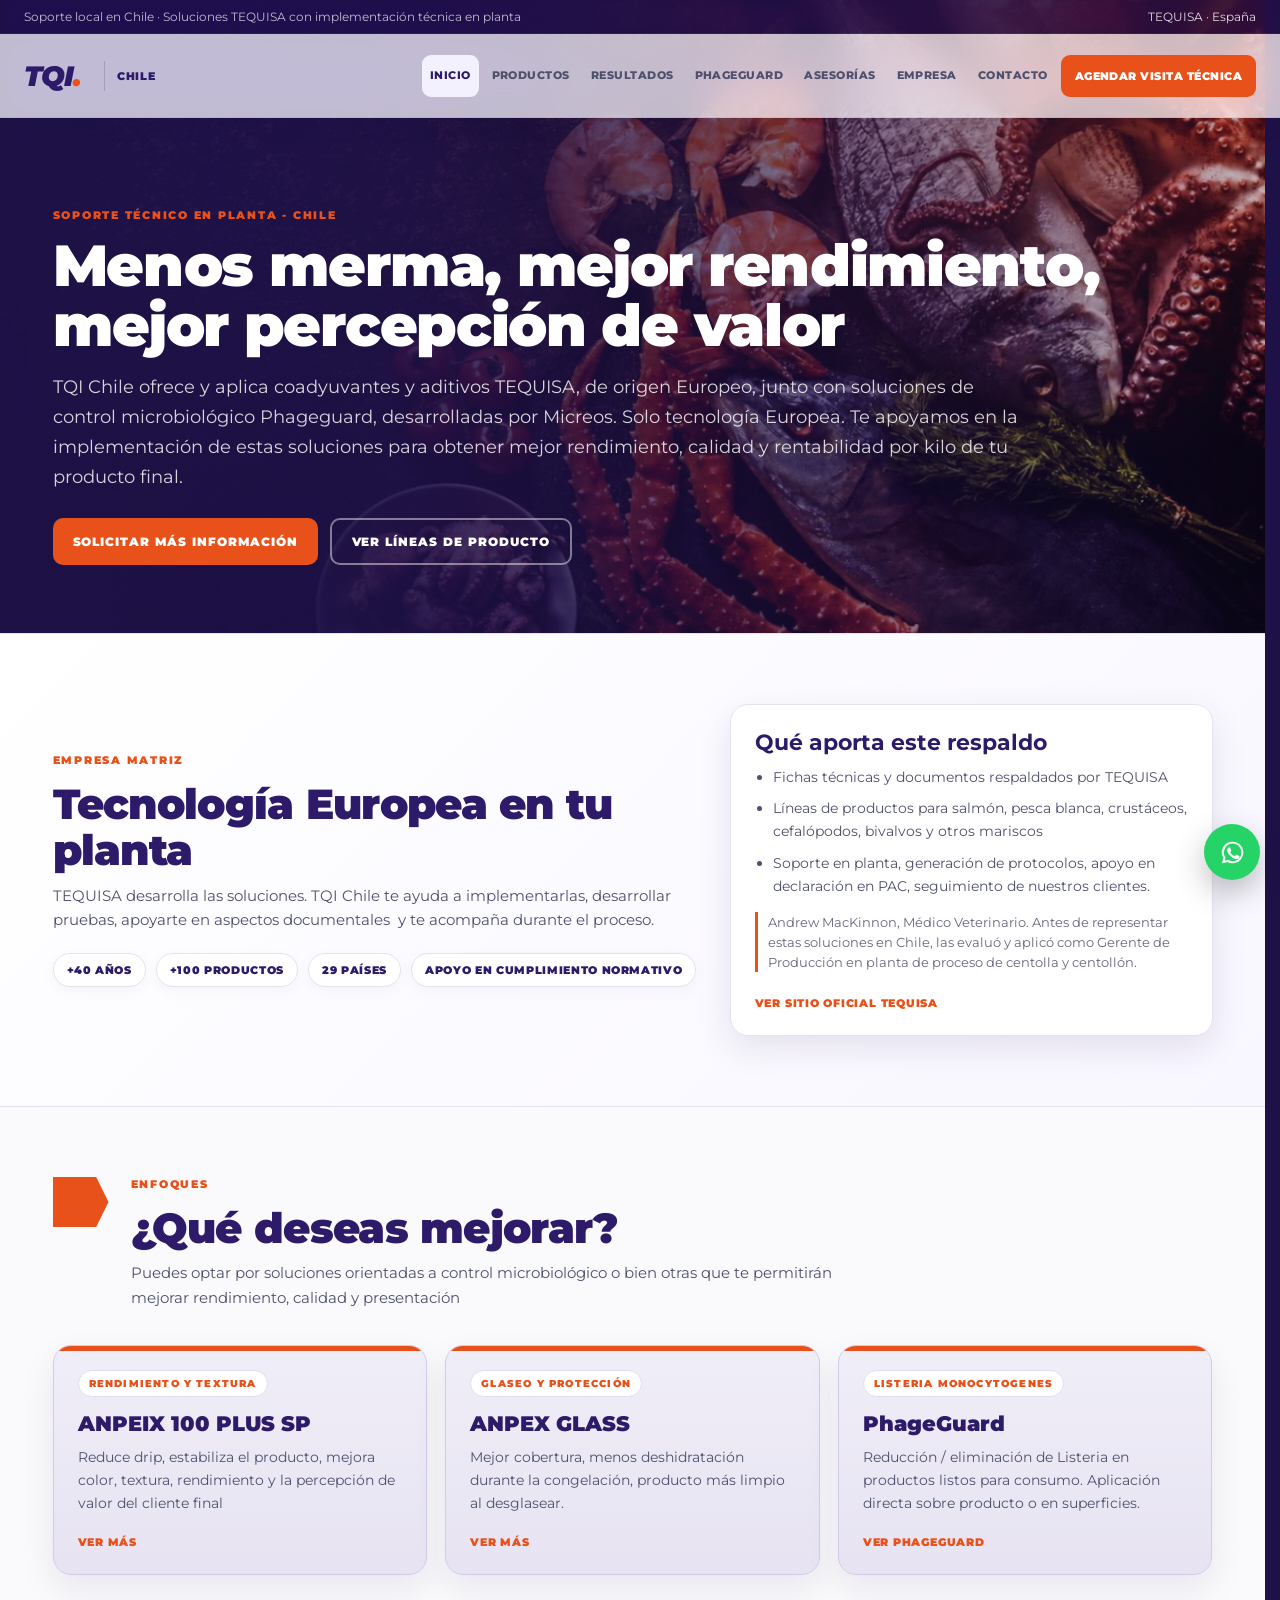
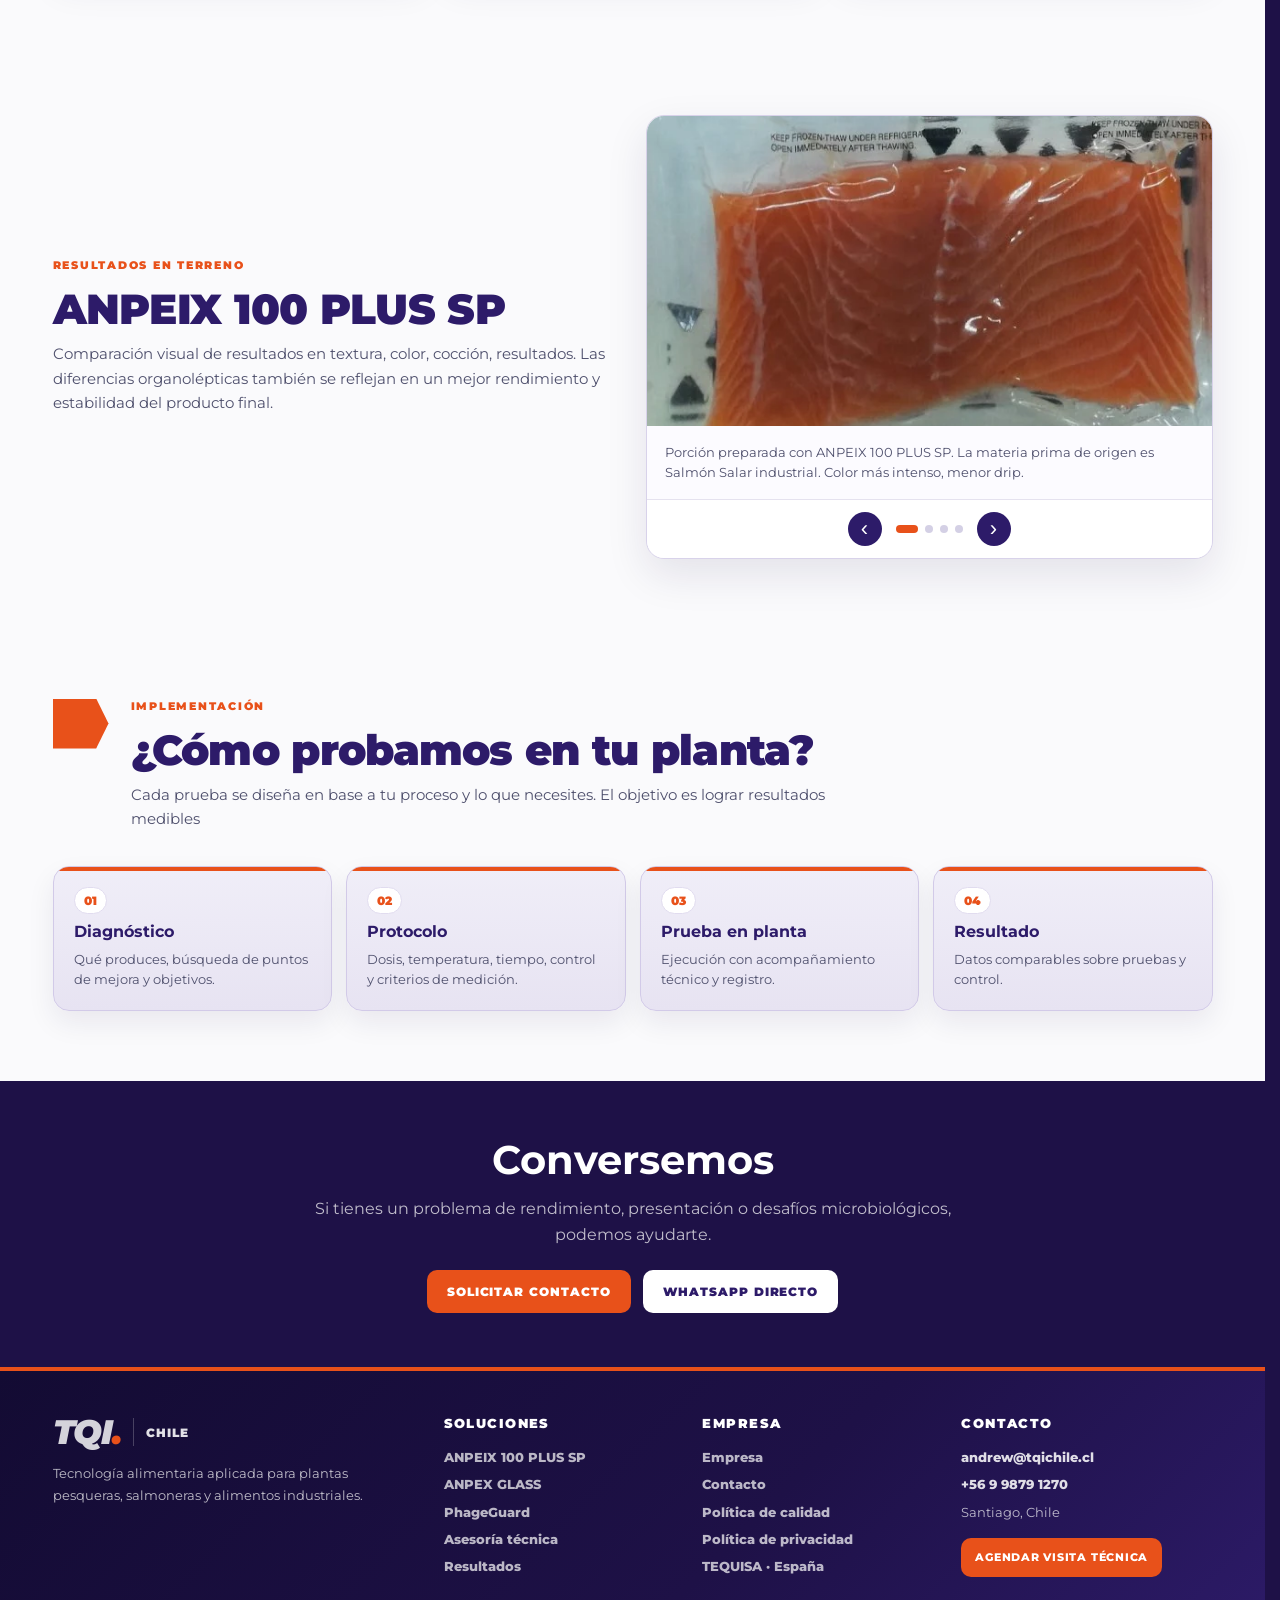
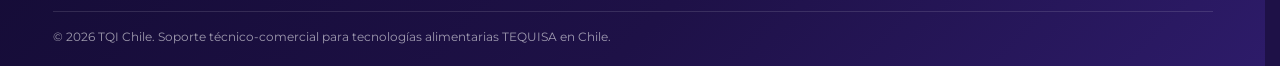
==== index.html @ 58a09506 "corrección tipeos" ====
<!DOCTYPE html><html lang="es"><head><meta charset="UTF-8"><meta name="viewport" content="width=device-width, initial-scale=1.0"><link rel="icon" type="image/svg+xml" href="assets/img/favicon.svg"><link rel="icon" type="image/png" sizes="32x32" href="assets/img/favicon-32.png"><link rel="icon" type="image/png" sizes="64x64" href="assets/img/favicon-64.png"><link rel="apple-touch-icon" sizes="180x180" href="assets/img/apple-touch-icon.png"><meta name="theme-color" content="#2D1B69"><title>TQI Chile — Tecnología alimentaria para plantas pesqueras y salmoneras</title><meta name="description" content="Soluciones TQI de TEQUISA, coadyuvantes tecnológicos, glaseo, mejora de rendimiento y control microbiológico con soporte técnico en plantas de proceso en Chile."><link rel="canonical" href="https://tqichile.cl/"><meta property="og:title" content="TQI Chile — Tecnología alimentaria para plantas pesqueras y salmoneras"><meta property="og:description" content="Soluciones TQI de TEQUISA, coadyuvantes tecnológicos, glaseo, mejora de rendimiento y control microbiológico con soporte técnico en plantas de proceso en Chile."><meta property="og:type" content="website"><meta property="og:url" content="https://tqichile.cl/"><meta property="og:image" content="https://tqichile.cl/assets/img/og-tqi-chile.png"><meta name="twitter:card" content="summary_large_image"><link rel="preconnect" href="https://fonts.googleapis.com"><link rel="preconnect" href="https://fonts.gstatic.com" crossorigin><link href="https://fonts.googleapis.com/css2?family=Montserrat:wght@400;500;600;700;800;900&display=swap" rel="stylesheet"><link rel="preload" as="style" href="https://fonts.googleapis.com/css2?family=Montserrat:wght@400;500;600;700;800;900&display=swap"><link rel="stylesheet" href="assets/css/styles.css"><style id="critical-flicker-fix">
html{background:#1E1147;color-scheme:light}
body{background:#FAFAFC;margin:0}
.topbar{position:fixed;top:0;left:0;right:0;z-index:1001;background:rgba(30,17,71,0.70);-webkit-backdrop-filter:saturate(180%) blur(14px);backdrop-filter:saturate(180%) blur(14px);height:34px}
.site-header{position:fixed;top:34px;left:0;right:0;z-index:1000;background:rgba(255,255,255,0.72);-webkit-backdrop-filter:saturate(180%) blur(16px);backdrop-filter:saturate(180%) blur(16px);height:84px;border-bottom:1px solid rgba(45,27,105,0.08)}
@media (max-width:1020px){.topbar{display:none}.site-header{top:0;height:78px}}
@media (max-width:720px){.site-header{height:76px}}
@view-transition{navigation:auto}
::view-transition-old(root),::view-transition-new(root){animation-duration:180ms;animation-timing-function:cubic-bezier(.2,.7,.3,1)}
</style><script type="application/ld+json">{"@context": "https://schema.org", "@type": "Organization", "name": "TQI Chile", "url": "https://tqichile.cl/", "email": "andrew@tqichile.cl", "areaServed": "CL", "description": "Soporte técnico local en Chile para coadyuvantes tecnológicos y soluciones de control microbiológico para plantas pesqueras y salmoneras.", "parentOrganization": {"@type": "Organization", "name": "TEQUISA - Técnicas Químicas Industriales S.A.", "url": "https://tequisa.com/"}}</script>
<script type="application/ld+json">{"@context": "https://schema.org", "@type": "WebSite", "name": "TQI Chile", "url": "https://tqichile.cl/", "inLanguage": "es"}</script><link rel="preload" as="image" href="assets/img/hero-centolla.webp" type="image/webp">
</head><body class="index-page">
<a class="skip-link" href="#contenido">Saltar al contenido</a>
<div class="topbar"><div class="container"><span>Soporte local en Chile · Soluciones TEQUISA con implementación técnica en planta</span><a href="https://tequisa.com/" target="_blank" rel="noopener">TEQUISA · España</a></div></div>
<header class="site-header">
  <nav class="nav container" aria-label="Navegación principal">
    <a class="brand" href="index.html" aria-label="TQI Chile inicio">
      <div><div class="brand-mark">TQI<span>.</span></div></div>
      <div class="brand-divider"></div>
      <div class="brand-country">Chile</div>
    </a>
    <button class="menu-btn" aria-label="Abrir menú" aria-expanded="false">☰</button>
    <div class="nav-links">
      <a class="nav-link" href="index.html">Inicio</a>
      <a class="nav-link" href="productos.html">Productos</a>
      <a class="nav-link" href="resultados.html">Resultados</a>
      <a class="nav-link" href="phageguard.html">PhageGuard</a>
      <a class="nav-link" href="asesoria.html">Asesorías</a>
      <a class="nav-link" href="empresa.html">Empresa</a>
      <a class="nav-link" href="contacto.html">Contacto</a>
      <a class="nav-cta" href="contacto.html">Agendar visita técnica</a>
    </div>
  </nav>
</header><main id="contenido">
<section class="hero hero-simple hero-seafood-bg">
  <div class="hero-dynamic-media" aria-hidden="true">
    <img class="hero-slide is-active" src="assets/img/hero-seafood-tqi.webp" alt="" decoding="async" fetchpriority="high">
    <img class="hero-slide" src="assets/img/hero-centolla.webp" alt="" decoding="async" loading="lazy">
    <img class="hero-slide" src="assets/img/hero-langostinos.webp" alt="" decoding="async" loading="lazy">
    <img class="hero-slide" src="assets/img/hero-salmon.webp" alt="" decoding="async" loading="lazy">
  </div>
  <div class="container"><div><div class="kicker">Soporte técnico en planta - Chile</div><h1>Menos merma, mejor rendimiento, mejor percepción de valor</h1><p>TQI Chile ofrece y aplica coadyuvantes y aditivos TEQUISA, de origen Europeo, junto con soluciones de control microbiológico Phageguard, desarrolladas por Micreos. Solo tecnología Europea. Te apoyamos en la implementación de estas soluciones para obtener mejor rendimiento, calidad y rentabilidad por kilo de tu producto final.</p><div class="hero-actions"><a class="btn btn-primary" href="contacto.html">Solicitar más información</a><a class="btn btn-outline" href="productos.html">Ver líneas de producto</a></div></div></div>
</section>
<section class="section tequisa-band"><div class="container tequisa-grid"><div><div class="kicker">Empresa matriz</div><h2>Tecnología Europea en tu planta</h2><p class="section-lead">TEQUISA desarrolla las soluciones. TQI Chile te ayuda a implementarlas, desarrollar pruebas, apoyarte en aspectos documentales  y te acompaña durante el proceso.</p><div class="trust-row"><span>+40 años</span><span>+100 productos</span><span>29 países</span><span>Apoyo en cumplimiento normativo</span></div></div><aside class="tequisa-card"><h3>Qué aporta este respaldo</h3><ul><li>Fichas técnicas y documentos respaldados por TEQUISA</li><li>Líneas de productos para salmón, pesca blanca, crustáceos, cefalópodos, bivalvos y otros mariscos</li><li>Soporte en planta, generación de protocolos, apoyo en declaración en PAC, seguimiento de nuestros clientes.</li></ul><p class="tequisa-rep">Andrew MacKinnon, Médico Veterinario. Antes de representar estas soluciones en Chile, las evaluó y aplicó como Gerente de Producción en planta de proceso de centolla y centollón.</p><a class="card-link" href="https://tequisa.com/" target="_blank" rel="noopener">Ver sitio oficial TEQUISA</a></aside></div></section>
<section class="section alt"><div class="container"><div class="section-head"><div class="chevron"></div><div><div class="kicker">ENFOQUES </div><h2>¿Qué deseas mejorar?</h2><p class="section-lead">Puedes optar por soluciones orientadas a control microbiológico o bien otras que te permitirán mejorar rendimiento, calidad y presentación</p></div></div><div class="cards decision-cards"><article class="card"><div class="label">Rendimiento y textura</div><h3>ANPEIX 100 PLUS SP</h3><p>Reduce drip, estabiliza el producto, mejora color, textura, rendimiento y la percepción de valor del cliente final</p><a class="card-link" href="productos.html#anpeix">VER MÁS</a></article><article class="card"><div class="label">GLASEO Y PROTECCIÓN</div><h3>ANPEX GLASS</h3><p>Mejor cobertura, menos deshidratación durante la congelación, producto más limpio al desglasear. </p><a class="card-link" href="productos.html#glass">VER MÁS</a></article><article class="card"><div class="label">LISTERIA MONOCYTOGENES</div><h3>PhageGuard</h3><p>Reducción / eliminación de Listeria en productos listos para consumo. Aplicación directa sobre producto o en superficies.</p><a class="card-link" href="phageguard.html">Ver PhageGuard</a></article></div></div></section>
<section class="section"><div class="container split visual-comparison"><div><div class="kicker">Resultados en terreno</div><h2>ANPEIX 100 PLUS SP</h2><p class="section-lead">Comparación visual de resultados en textura, color, cocción, resultados. Las diferencias organolépticas también se reflejan en un mejor rendimiento y estabilidad del producto final.</p></div><div class="index-visual-carousel media-carousel" data-carousel>
  <div class="carousel-track">
    <figure class="carousel-slide is-active">
      <div class="carousel-image-frame"><img src="assets/img/anpeix-slide-09b-salmon-vacpack2.webp" alt="Porciones de salmón envasadas al vacío — ANPEIX 100 PLUS SP" loading="lazy" style="object-position: center 68%;"></div>
      <figcaption contenteditable="true">Porción preparada con ANPEIX 100 PLUS SP. La materia prima de origen es Salmón Salar industrial. Color más intenso, menor drip.</figcaption>
    </figure>
    <figure class="carousel-slide">
      <div class="carousel-image-frame"><img src="assets/img/anpeix-slide-10-salmon-cocido-tratado.webp" alt="Salmón cocido tratado — evaluación post cocción ANPEIX 100 PLUS SP" loading="lazy"></div>
      <figcaption contenteditable="true">Porción preparada con ANPEIX 100 PLUS SP. El consumidor percibe un producto de mayor valor y experiencia culinaria al ser un pescado más jugoso, firme y con sabor intenso.</figcaption>
    </figure>
    <figure class="carousel-slide">
      <div class="carousel-image-frame"><img src="assets/img/anpeix-slide-08-salmon-vacpack.webp" alt="Porción de salmón envasado al vacío tratado con ANPEIX 100 PLUS SP" loading="lazy" style="object-position: center 12%;"></div>
      <figcaption contenteditable="true">Porción control, mismo origen de la primera imagen. Notar color menos intenso. En datos obtenidos, el drip fue mayor.</figcaption>
    </figure>
    <figure class="carousel-slide">
      <div class="carousel-image-frame"><img src="assets/img/anpeix-slide-09-salmon-cocido-control.webp" alt="Salmón cocido control — evaluación post cocción ANPEIX 100 PLUS SP" loading="lazy"></div>
      <figcaption contenteditable="true">Porción control cocida. Notar presentación menos atractiva para el consumidor, existiendo una diferencia notable en el resultado final y el valor percibido.</figcaption>
    </figure>
  </div>
  <div class="carousel-controls" aria-label="Controles de carrusel">
    <button type="button" class="carousel-btn" data-carousel-prev aria-label="Imagen anterior">‹</button>
    <div class="carousel-dots" aria-hidden="true"></div>
    <button type="button" class="carousel-btn" data-carousel-next aria-label="Imagen siguiente">›</button>
  </div>
</div></div></section>
<section class="section alt"><div class="container"><div class="section-head"><div class="chevron"></div><div><div class="kicker">Implementación</div><h2>¿Cómo probamos en tu planta?</h2><p class="section-lead">Cada prueba se diseña en base a tu proceso y lo que necesites. El objetivo es lograr resultados medibles</p></div></div><div class="process"><div class="step"><div class="step-num">01</div><h3>Diagnóstico</h3><p>Qué produces, búsqueda de puntos de mejora y objetivos.</p></div><div class="step"><div class="step-num">02</div><h3>Protocolo</h3><p>Dosis, temperatura, tiempo, control y criterios de medición.</p></div><div class="step"><div class="step-num">03</div><h3>Prueba en planta</h3><p>Ejecución con acompañamiento técnico y registro.</p></div><div class="step"><div class="step-num">04</div><h3>Resultado</h3><p>Datos comparables sobre pruebas y control.</p></div></div></div></section>
<section class="cta-band"><div class="container"><h2>Conversemos</h2><p>Si tienes un problema de rendimiento, presentación o desafíos microbiológicos, podemos ayudarte.</p><div class="cta-actions"><a class="btn btn-primary" href="contacto.html">Solicitar contacto</a><a class="btn btn-secondary" href="https://wa.me/56998791270?text=Hola%2C%20quiero%20evaluar%20una%20prueba%20TQI%20Chile%20en%20planta" target="_blank" rel="noopener noreferrer">WhatsApp directo</a></div></div></section>
</main>
<a class="wa-float" href="https://wa.me/56998791270?text=Hola%2C%20quiero%20conversar%20sobre%20soluciones%20TQI%20Chile%20para%20planta%20de%20proceso" aria-label="Contactar por WhatsApp" target="_blank" rel="noopener noreferrer"><svg class="wa-icon" viewBox="0 0 32 32" aria-hidden="true" focusable="false">
  <path d="M16.02 3.2A12.73 12.73 0 0 0 5.14 22.5L3.6 28.8l6.45-1.52A12.78 12.78 0 1 0 16.02 3.2Zm0 2.28a10.48 10.48 0 0 1 8.88 16.05 10.46 10.46 0 0 1-13.86 3.5l-.46-.25-3.68.86.88-3.58-.3-.49A10.46 10.46 0 0 1 16.02 5.48Zm-4.13 4.73c-.24 0-.62.09-.95.44-.33.36-1.25 1.22-1.25 2.98 0 1.76 1.28 3.46 1.46 3.7.18.24 2.47 3.96 6.12 5.39 3.03 1.19 3.65.95 4.31.89.66-.06 2.13-.87 2.43-1.71.3-.84.3-1.56.21-1.71-.09-.15-.33-.24-.69-.42-.36-.18-2.13-1.05-2.46-1.17-.33-.12-.57-.18-.81.18-.24.36-.93 1.17-1.14 1.41-.21.24-.42.27-.78.09-.36-.18-1.52-.56-2.9-1.78-1.07-.95-1.79-2.13-2-2.49-.21-.36-.02-.56.16-.74.16-.16.36-.42.54-.63.18-.21.24-.36.36-.6.12-.24.06-.45-.03-.63-.09-.18-.81-1.95-1.11-2.67-.29-.7-.59-.6-.81-.61h-.68Z"/>
</svg></a>
<footer class="footer footer-pro">
  <div class="container footer-grid">
    <div class="footer-brand-block">
      <a class="footer-brand" href="index.html" aria-label="TQI Chile inicio">
        <span class="footer-brand-mark">TQI<span>.</span></span>
        <span class="footer-brand-country">Chile</span>
      </a>
      <p>Tecnología alimentaria aplicada para plantas pesqueras, salmoneras y alimentos industriales.</p>
          </div>
    <nav class="footer-col" aria-label="Soluciones TQI Chile">
      <h3>Soluciones</h3>
      <a href="productos.html#anpeix">ANPEIX 100 PLUS SP</a>
      <a href="productos.html#anpeix-2">ANPEX GLASS</a>
      <a href="phageguard.html#lineas">PhageGuard</a>
      <a href="asesoria.html">Asesoría técnica</a>
      <a href="resultados.html">Resultados</a>
    </nav>

    <nav class="footer-col" aria-label="Empresa y recursos">
      <h3>Empresa</h3>
      <a href="empresa.html">Empresa</a>
      <a href="contacto.html">Contacto</a>
      <a href="politica-calidad.html">Política de calidad</a>
      <a href="politica-privacidad.html">Política de privacidad</a>
      <a href="https://tequisa.com/" target="_blank" rel="noopener">TEQUISA · España</a>
    </nav>

    <div class="footer-col footer-contact">
      <h3>Contacto</h3>
      <a href="mailto:andrew@tqichile.cl">andrew@tqichile.cl</a>
      <a href="https://wa.me/56998791270?text=Hola%2C%20quiero%20evaluar%20una%20soluci%C3%B3n%20TQI%20Chile%20en%20planta" target="_blank" rel="noopener">+56 9 9879 1270</a>
      <span>Santiago, Chile</span>
      <a class="footer-cta" href="contacto.html">Agendar visita técnica</a>
    </div>
  </div>
  <div class="container footer-bottom">
    <p>© 2026 TQI Chile. Soporte técnico-comercial para tecnologías alimentarias TEQUISA en Chile.</p>
  </div>
</footer>
<script src="assets/js/main.js" defer></script>
</body></html>
---- assets/css/styles.css ----
/* ============================================================
   TQI CHILE — styles.css
   Versión consolidada: sin bloques duplicados
   ============================================================ */

/* ── Variables ── */
:root {
  --purple:      #2D1B69;
  --purple-dark: #1E1147;
  --purple-soft: #F4F1FF;
  --orange:      #E8511A;
  --orange-dark: #C93F0E;
  --green:       #1D9E75;
  --green-dark:  #04342C;
  --text:        #17172B;
  --muted:       #4F506D;
  --light:       #777A95;
  --line:        #E5E2EF;
  --bg:          #FAFAFC;
  --white:       #fff;
  --shadow:      0 12px 34px rgba(30,17,71,.10);
  --radius:      18px;
  --font:        'Montserrat', Arial, sans-serif;
  /* PhageGuard */
  --pg-blue:        #0068A9;
  --pg-blue-dark:   #005082;
  --pg-green:       #48B749;
  --pg-green-dark:  #278B3B;
  --pg-green-soft:  #E9F7EC;
  --pg-blue-soft:   #EAF4FB;
}

/* ── Reset base ── */
*, *::before, *::after { box-sizing: border-box; }
html {
  scroll-behavior: smooth;
  scroll-padding-top: 130px;
  overflow-y: scroll;
  scrollbar-gutter: stable;
}
body {
  margin: 0;
  font-family: var(--font);
  color: var(--text);
  background: var(--white);
  -webkit-font-smoothing: antialiased;
  overflow-x: hidden;
}
a { color: inherit; text-decoration: none; }
img { max-width: 100%; display: block; }
.container { width: min(1160px, calc(100% - 40px)); margin-inline: auto; }

/* ── Topbar ── */
.topbar {
  position: fixed;
  top: 0; left: 0; right: 0;
  z-index: 1001;
  height: 34px; min-height: 34px; max-height: 34px;
  overflow: hidden;
  background: rgba(30,17,71,0.70);
  -webkit-backdrop-filter: saturate(180%) blur(14px);
  backdrop-filter: saturate(180%) blur(14px);
  border-bottom: 1px solid rgba(255,255,255,0.06);
  color: rgba(255,255,255,.72);
  font-size: 12px;
  font-family: var(--font);
}
.topbar .container {
  width: min(1320px, calc(100% - 48px));
  height: 34px; min-height: 34px; max-height: 34px;
  padding: 0;
  display: flex;
  align-items: center;
  justify-content: space-between;
  gap: 18px;
}
.topbar span, .topbar a { line-height: 1; white-space: nowrap; }
.topbar a { color: rgba(255,255,255,.86); }

/* ── Site header ── */
.site-header {
  position: fixed;
  top: 34px; left: 0; right: 0;
  z-index: 1000;
  height: 84px; min-height: 84px; max-height: 84px;
  background: rgba(255,255,255,0.72);
  -webkit-backdrop-filter: saturate(180%) blur(16px);
  backdrop-filter: saturate(180%) blur(16px);
  border-bottom: 1px solid rgba(45,27,105,0.08);
  box-shadow: 0 6px 24px rgba(30,17,71,0.06);
  font-family: var(--font);
  transition: background .2s ease, box-shadow .2s ease;
}
.site-header.is-scrolled {
  background: rgba(255,255,255,0.90);
  box-shadow: 0 8px 28px rgba(30,17,71,0.10);
}

/* ── Nav ── */
.nav,
.site-header .nav,
.nav.container {
  width: min(1320px, calc(100% - 48px));
  height: 84px; min-height: 84px; max-height: 84px;
  padding: 0;
  margin-inline: auto;
  display: flex;
  align-items: center;
  justify-content: space-between;
  gap: 22px;
}
.brand {
  flex: 0 0 286px; width: 286px; min-width: 286px; max-width: 286px;
  height: 58px; min-height: 58px; max-height: 58px;
  display: inline-flex; align-items: center; gap: 12px;
  overflow: visible;
}
.brand-mark {
  flex: 0 0 68px; width: 68px; min-width: 68px; max-width: 68px;
  font-size: 28px; font-weight: 900; font-style: italic;
  color: var(--purple); letter-spacing: -1px; line-height: 1;
  font-family: var(--font);
}
.brand-mark span { color: var(--orange); }
.brand-sub {
  flex: 0 0 132px; width: 132px;
  font-size: 9px; color: var(--muted); font-weight: 700;
  letter-spacing: .08em; text-transform: uppercase; line-height: 1; white-space: nowrap;
}
.brand-divider { flex: 0 0 1px; width: 1px; height: 30px; background: rgba(0,0,0,.15); }
.brand-country {
  flex: 0 0 54px; width: 54px;
  font-size: 11px; font-weight: 900; color: var(--purple);
  letter-spacing: .06em; text-transform: uppercase; line-height: 1;
}
.brand-country small { display: block; font-size: 9px; color: var(--light); font-weight: 700; line-height: 1; }
.nav-links {
  flex: 1 1 auto; min-width: 0;
  height: 42px; min-height: 42px; max-height: 42px;
  display: flex; align-items: center; justify-content: flex-end;
  gap: 5px; overflow: visible;
}
.nav-link {
  flex: 0 1 auto;
  height: 42px; min-height: 42px; max-height: 42px;
  padding: 0 8px; border-radius: 9px;
  font-size: 10.5px; font-weight: 800; letter-spacing: .045em;
  text-transform: uppercase; color: var(--muted);
  line-height: 1; white-space: nowrap;
  display: inline-flex; align-items: center; justify-content: center;
  transition: color .15s ease, background .15s ease;
}
.nav-link:hover, .nav-link.active { color: var(--purple); background: var(--purple-soft); }
.nav-cta {
  flex: 0 0 auto; min-width: 162px;
  height: 42px; min-height: 42px; max-height: 42px;
  padding: 0 14px; border-radius: 9px;
  background: var(--orange); color: #fff;
  font-size: 10.5px; font-weight: 900; letter-spacing: .045em;
  text-transform: uppercase; white-space: nowrap;
  display: inline-flex; align-items: center; justify-content: center;
  transition: background .15s ease, transform .15s ease, box-shadow .15s ease;
}
.nav-cta:hover { background: var(--orange-dark); transform: translateY(-1px); box-shadow: 0 6px 18px rgba(232,81,26,.28); }
.menu-btn {
  display: none; flex: 0 0 42px;
  border: 0; background: var(--purple); color: #fff;
  border-radius: 10px; width: 42px; height: 42px;
  font-size: 22px; line-height: 1; cursor: pointer;
}

/* ── Skip link ── */
.skip-link { position: absolute; left: -999px; top: auto; width: 1px; height: 1px; overflow: hidden; }
.skip-link:focus { left: 12px; top: 12px; width: auto; height: auto; background: #fff; color: var(--purple); padding: 10px; z-index: 2000; }

/* ── Hero (index) ── */
.hero {
  position: relative; overflow: hidden; isolation: isolate;
  background: #1E1147;
  color: #fff;
}
.hero .container {
  position: relative; z-index: 2;
  display: grid; grid-template-columns: 1.05fr .95fr;
  gap: 44px; align-items: center;
  min-height: 530px; padding: 72px 0;
}
.hero::before {
  content: ""; position: absolute; inset: 0; z-index: 1; pointer-events: none;
  background: radial-gradient(circle at 82% 20%, rgba(232,81,26,.34), transparent 28%),
              linear-gradient(90deg, rgba(0,0,0,.20), transparent);
}

/* Hero simple (index) */
.hero.hero-simple .container {
  display: block;
  grid-template-columns: unset;
  min-height: 460px;
  padding: 76px 0 68px;
}
.hero.hero-simple h1 { max-width: 1120px; }
.hero.hero-simple p  { max-width: 980px; }
.hero.hero-simple .hero-actions { max-width: 980px; }

/* Hero dinámico (slides) */
.index-page .hero.hero-seafood-bg,
.hero.hero-seafood-bg {
  background: #1E1147 !important;
}
.hero.hero-seafood-bg::before {
  background:
    linear-gradient(90deg, rgba(30,17,71,.96) 0%, rgba(30,17,71,.90) 32%, rgba(30,17,71,.62) 58%, rgba(30,17,71,.28) 100%),
    radial-gradient(circle at 82% 18%, rgba(232,81,26,.18), transparent 32%) !important;
  z-index: 1;
}
.hero-dynamic-media {
  position: absolute; inset: 0; z-index: 0; overflow: hidden; background: #1E1147;
}
.hero-dynamic-media .hero-slide {
  position: absolute; inset: 0; width: 100%; height: 100%;
  object-fit: cover; object-position: center right;
  opacity: 0; transform: scale(1.01);
  transition: opacity 900ms ease;
}
.hero-dynamic-media .hero-slide.is-active { opacity: 1; }
.hero-slide--balanza { object-position: 62% center; }

/* ── Page hero (páginas internas) ── */
.page-hero {
  position: relative; overflow: hidden;
  background: linear-gradient(135deg, var(--purple-dark), var(--purple));
  color: #fff;
  padding: 66px 0;
  min-height: 380px;
  display: flex; align-items: center;
}
.page-hero.green { background: linear-gradient(135deg, var(--green-dark), #0A604C); }
.page-hero .container {
  display: grid;
  grid-template-columns: 1fr auto;
  gap: 26px; align-items: end;
  width: 100%;
}

/* Hero ancho completo en páginas específicas */
.asesoria-hero .container,
.empresa-hero .container,
.contacto-hero .container,
.resultados-hero .container,
.products-hero .container,
.phage-hero .container,
.phageguard-hero .container {
  grid-template-columns: minmax(0, 1080px);
  justify-content: start;
}
.asesoria-hero p, .empresa-hero p, .contacto-hero p,
.resultados-hero p, .products-hero p, .phage-hero p { max-width: 1040px; }
.asesoria-hero .hero-actions,
.empresa-hero .hero-actions,
.contacto-hero .hero-actions,
.resultados-hero .hero-actions,
.products-hero .hero-actions { margin-top: 30px; }

/* Imagen de fondo en page-heroes con foto */
.page-hero img[style*="object-fit"] {
  display: block;
}

/* ── Kicker, headings, lead ── */
.kicker {
  font-size: 11px; font-weight: 900; letter-spacing: .16em;
  text-transform: uppercase; color: var(--orange); margin-bottom: 14px;
}
.hero h1, .page-hero h1 {
  font-size: clamp(34px, 5vw, 58px);
  line-height: 1.03; letter-spacing: -1.3px;
  margin: 0 0 18px; font-weight: 900;
}
.hero p, .page-hero p {
  font-size: clamp(15px, 1.6vw, 18px);
  line-height: 1.65; color: rgba(255,255,255,.82);
  max-width: 660px; margin: 0 0 26px;
}
.section h2 {
  font-size: clamp(28px, 3.5vw, 42px);
  line-height: 1.1; color: var(--purple);
  letter-spacing: -.7px; margin: 0 0 10px; font-weight: 900;
}
.section-lead { max-width: 760px; color: var(--muted); font-size: 15px; line-height: 1.65; margin: 0; }

/* ── Buttons ── */
.hero-actions, .cta-actions { display: flex; gap: 12px; flex-wrap: wrap; }
.btn {
  display: inline-flex; align-items: center; justify-content: center;
  border: 0; border-radius: 10px; padding: 14px 20px;
  font-size: 12px; font-weight: 900; text-transform: uppercase;
  letter-spacing: .08em; cursor: pointer; font-family: var(--font);
  transition: background .15s ease, transform .15s ease, box-shadow .15s ease;
}
.btn-primary { background: var(--orange); color: #fff; }
.btn-primary:hover { background: var(--orange-dark); transform: translateY(-1px); box-shadow: 0 8px 20px rgba(232,81,26,.25); }
.btn-secondary { background: #fff; color: var(--purple); }
.btn-secondary:hover { background: var(--purple-soft); }
.btn-outline { border: 2px solid rgba(255,255,255,.45); color: #fff; background: transparent; }
.btn-outline:hover { border-color: rgba(255,255,255,.8); background: rgba(255,255,255,.08); }

/* ── Breadcrumb ── */
.breadcrumb { font-size: 11px; text-transform: uppercase; letter-spacing: .09em; color: rgba(255,255,255,.62); font-weight: 800; margin-bottom: 12px; }
.breadcrumb a { color: rgba(255,255,255,.85); transition: color .15s ease; }
.breadcrumb a:hover { color: #fff; text-decoration: underline; text-underline-offset: 3px; }
.breadcrumb [aria-current="page"] { color: rgba(255,255,255,.62); }

/* ── Sections ── */
.section { padding: 70px 0; }
.section.alt { background: var(--bg); }
.section-head { display: grid; grid-template-columns: auto 1fr; gap: 22px; align-items: start; margin-bottom: 34px; }
.chevron { width: 56px; height: 50px; background: var(--orange); clip-path: polygon(0 0, 78% 0, 100% 50%, 78% 100%, 0 100%); flex-shrink: 0; }

/* ── Cards ── */
.cards { display: grid; grid-template-columns: repeat(3, 1fr); gap: 18px; }
.card {
  background: #fff; border: 1px solid var(--line);
  border-radius: var(--radius); padding: 24px;
  box-shadow: 0 6px 24px rgba(30,17,71,.04);
  transition: box-shadow .2s ease, border-color .2s ease, transform .2s ease;
}
.card:hover { box-shadow: var(--shadow); border-color: #D6D0EB; }
.card .label { font-size: 10px; color: var(--orange); font-weight: 900; letter-spacing: .12em; text-transform: uppercase; margin-bottom: 9px; }
.card h3 { font-size: 21px; line-height: 1.2; color: var(--purple); margin: 0 0 10px; font-weight: 900; }
.card p, .card li { font-size: 14px; line-height: 1.65; color: var(--muted); margin: 0 0 12px; }
.card ul { padding-left: 18px; margin: 12px 0 0; }
.card-link { display: inline-flex; margin-top: 8px; color: var(--orange); font-weight: 900; text-transform: uppercase; letter-spacing: .07em; font-size: 11px; }

/* Decision cards (index) */
.decision-cards .card {
  position: relative; overflow: hidden;
  background: linear-gradient(180deg, #F0EEF8 0%, #E7E3F2 100%);
  border: 1.5px solid #D2CAE8;
  box-shadow: 0 14px 34px rgba(30,17,71,.08);
  transition: background .2s ease, border-color .2s ease, box-shadow .2s ease, transform .2s ease;
}
.decision-cards .card::before {
  content: ''; position: absolute; inset: 0 0 auto 0;
  height: 5px; background: var(--orange);
}
.decision-cards .card .label {
  display: inline-block; background: #fff;
  border: 1px solid #E1DCEF; border-radius: 999px; padding: 6px 10px; margin-bottom: 14px;
}
.decision-cards .card:hover {
  background: linear-gradient(180deg, #FFFFFF 0%, #F5F3FB 100%);
  border-color: #BFB4DF; transform: translateY(-2px);
}

/* ── Split / Panel ── */
.split { display: grid; grid-template-columns: 1fr 1fr; gap: 26px; align-items: start; }
.panel { background: #fff; border: 1px solid var(--line); border-radius: var(--radius); padding: 28px; }
.panel.dark { background: var(--purple); color: #fff; border: 0; }
.panel.dark p, .panel.dark li { color: rgba(255,255,255,.76); }
.panel h3 { color: var(--purple); font-size: 24px; margin: 0 0 12px; }
.panel.dark h3 { color: #fff; }
.panel p, .panel li { color: var(--muted); font-size: 14px; line-height: 1.7; }

/* ── Tags ── */
.tag-row { display: flex; gap: 8px; flex-wrap: wrap; margin-top: 15px; }
.tag { background: var(--purple-soft); color: var(--purple); font-size: 11px; font-weight: 900; letter-spacing: .05em; text-transform: uppercase; padding: 7px 10px; border-radius: 999px; }

/* ── Image slots / placeholders ── */
.image-slot {
  border: 2px dashed #D4D0E5; border-radius: var(--radius);
  min-height: 260px;
  background: linear-gradient(135deg, #FBFBFD, #F1F0F8);
  display: flex; align-items: center; justify-content: center;
  text-align: center; color: var(--light); padding: 24px;
}
.image-slot strong { display: block; color: var(--purple); font-size: 18px; margin-bottom: 7px; }
.image-grid { display: grid; grid-template-columns: repeat(2, 1fr); gap: 16px; }
.image-slot-wide { min-height: 360px; width: 100%; }

/* ── Process steps ── */
.process { display: grid; grid-template-columns: repeat(4, 1fr); gap: 14px; }
.step {
  position: relative; overflow: hidden;
  background: linear-gradient(180deg, #F0EEF8 0%, #E7E3F2 100%);
  border: 1.5px solid #D2CAE8; border-radius: 16px;
  padding: 20px; box-shadow: 0 12px 28px rgba(30,17,71,.075);
  transition: transform .2s ease, border-color .2s ease, box-shadow .2s ease, background .2s ease;
}
.step::before {
  content: ''; position: absolute; inset: 0 0 auto 0;
  height: 4px; background: var(--orange);
}
.step-num {
  display: inline-block; background: #fff; border: 1px solid #E1DCEF;
  border-radius: 999px; padding: 5px 9px; color: var(--orange);
  font-size: 12px; font-weight: 900; margin-bottom: 8px;
}
.step h3 { font-size: 16px; margin: 0 0 8px; color: var(--purple); }
.step p  { font-size: 13px; line-height: 1.55; color: var(--muted); margin: 0; }
.step:hover {
  background: linear-gradient(180deg, #FFFFFF 0%, #F5F3FB 100%);
  border-color: #BFB4DF; box-shadow: 0 16px 34px rgba(30,17,71,.105);
  transform: translateY(-2px);
}

/* ── Metrics / Evidence ── */
.metric-grid { display: grid; grid-template-columns: 1fr 1fr; gap: 12px; }
.metric { background: rgba(255,255,255,.92); color: var(--text); border-radius: 14px; padding: 18px; }
.metric strong { display: block; color: var(--orange); font-size: 28px; line-height: 1; font-weight: 900; margin-bottom: 6px; }
.metric span { font-size: 11px; text-transform: uppercase; letter-spacing: .06em; color: var(--muted); font-weight: 800; line-height: 1.35; }
.evidence { display: grid; grid-template-columns: repeat(3, 1fr); gap: 12px; margin-top: 18px; }
.evidence .ev { background: var(--purple-soft); border-radius: 12px; padding: 15px; }
.ev strong { font-size: 24px; color: var(--orange); display: block; }
.ev span   { font-size: 11px; line-height: 1.45; color: var(--muted); font-weight: 700; }

/* ── Trust row ── */
.trust-row { display: flex; gap: 10px; flex-wrap: wrap; margin-top: 20px; }
.trust-row span {
  background: #fff; border: 1px solid var(--line); border-radius: 999px;
  padding: 9px 13px; font-size: 11px; font-weight: 900;
  text-transform: uppercase; letter-spacing: .06em; color: var(--purple);
  box-shadow: 0 4px 16px rgba(30,17,71,.04);
}
.trust-row.compact span { background: var(--purple-soft); }

/* ── TEQUISA band ── */
.tequisa-band {
  background: linear-gradient(135deg, #fff 0%, #F8F6FF 100%);
  border-top: 1px solid var(--line); border-bottom: 1px solid var(--line);
}
.tequisa-grid { display: grid; grid-template-columns: 1.15fr .85fr; gap: 24px; align-items: center; }
.tequisa-card { background: #fff; border: 1px solid var(--line); border-radius: var(--radius); padding: 24px; box-shadow: var(--shadow); }
.tequisa-card h3 { font-size: 22px; color: var(--purple); margin: 0 0 10px; }
.tequisa-card ul { margin: 0 0 12px; padding-left: 18px; }
.tequisa-card li { font-size: 14px; line-height: 1.65; color: var(--muted); margin-bottom: 8px; }

/* ── Quick CTA ── */
.quick-cta { background: rgba(255,255,255,.10); border: 1px solid rgba(255,255,255,.20); padding: 18px; border-radius: 16px; min-width: 250px; }
.quick-cta p { font-size: 13px; line-height: 1.55; margin: 0 0 12px; }

/* ── Product list ── */
.product-list { display: grid; gap: 24px; }
.product-card {
  position: relative; overflow: hidden;
  display: grid; grid-template-columns: 1.2fr .8fr; gap: 22px;
  background: #FBFAFE; border: 1.5px solid #D9D4EA;
  border-radius: var(--radius); padding: 26px;
  box-shadow: 0 14px 42px rgba(30,17,71,.08);
  transition: border-color .2s ease, box-shadow .2s ease;
}
.product-card::before {
  content: ""; position: absolute;
  left: 24px; right: 24px; top: 0;
  height: 5px; border-radius: 0 0 999px 999px;
  background: var(--orange); opacity: .95;
}
.product-card:hover { border-color: #C7BFE2; box-shadow: 0 20px 58px rgba(30,17,71,.12); }
.product-card h2 { font-size: 30px; margin: 0 0 8px; color: var(--purple); }
.product-card p  { font-size: 14px; line-height: 1.68; color: var(--muted); }
.specs { display: grid; grid-template-columns: repeat(2, 1fr); gap: 10px; margin-top: 16px; }
.spec { background: #F2F0F8; border: 1.5px solid #D8D2EA; border-radius: 12px; padding: 13px; box-shadow: inset 0 1px 0 rgba(255,255,255,.72); }
.spec small  { display: block; color: #6F6A88; font-size: 10px; font-weight: 900; text-transform: uppercase; letter-spacing: .08em; margin-bottom: 4px; }
.spec strong { font-size: 13px; color: #1E1A2F; }
.product-card .evidence .ev {
  background: linear-gradient(135deg, #EEE9FA, #F7F3FF);
  border: 1px solid #DDD5F0; box-shadow: 0 7px 18px rgba(30,17,71,.055);
}

/* ── Specs / scores ── */
.spec small  { display: block; color: var(--light); font-size: 10px; font-weight: 900; text-transform: uppercase; letter-spacing: .08em; margin-bottom: 4px; }
.spec strong { font-size: 13px; color: var(--text); }

/* ── Contact ── */
.contact-grid { display: grid; grid-template-columns: .95fr 1.05fr; gap: 28px; }
.contact-methods { display: grid; gap: 12px; }
.contact-method {
  display: flex; gap: 14px; align-items: center;
  background: #fff; border: 1px solid var(--line); border-radius: 16px; padding: 16px;
  transition: border-color .15s ease, box-shadow .15s ease;
}
.contact-method:hover { border-color: #C7BFE2; box-shadow: 0 8px 20px rgba(30,17,71,.07); }
.contact-icon { width: 42px; height: 42px; border-radius: 50%; display: grid; place-items: center; background: var(--purple); color: #fff; font-size: 20px; flex: 0 0 auto; }
.contact-method.wa .contact-icon { background: #25D366; }
.contact-method small { display: block; font-size: 10px; color: var(--light); font-weight: 900; text-transform: uppercase; letter-spacing: .08em; margin-bottom: 3px; }
.contact-method strong { font-size: 15px; color: var(--text); }

/* Forms */
form { display: grid; gap: 14px; }
label { font-size: 11px; color: var(--purple); font-weight: 900; text-transform: uppercase; letter-spacing: .08em; }
input, select, textarea {
  width: 100%; border: 2px solid #E0DFF0; border-radius: 11px;
  padding: 13px 14px; font: inherit; font-size: 14px; color: var(--text);
  outline: 0; transition: border-color .15s ease;
}
input:focus, select:focus, textarea:focus { border-color: var(--orange); }
textarea { min-height: 132px; resize: vertical; }
.form-row { display: grid; grid-template-columns: 1fr 1fr; gap: 14px; }
.note { font-size: 12px; color: var(--light); line-height: 1.55; }

/* ── CTA band ── */
.cta-band { background: var(--purple-dark); color: #fff; padding: 54px 0; text-align: center; }
.cta-band h2 { font-size: clamp(26px, 3.5vw, 40px); margin: 0 0 12px; }
.cta-band p  { max-width: 660px; margin: 0 auto 22px; color: rgba(255,255,255,.72); line-height: 1.65; }
.cta-band .cta-actions { justify-content: center; align-items: center; }

/* ── Footer ── */
.footer { background: #130B33; color: rgba(255,255,255,.62); padding: 28px 0; font-size: 12px; }
.footer .container { display: flex; justify-content: space-between; gap: 18px; flex-wrap: wrap; }
.footer a { color: rgba(255,255,255,.82); font-weight: 800; }
.footer a:hover { color: #fff; }

/* ── WhatsApp float ── */
.wa-float {
  position: fixed; right: 20px; bottom: 20px;
  width: 56px; height: 56px; border-radius: 50%;
  background: #25D366; color: #fff;
  display: grid; place-items: center;
  box-shadow: 0 12px 30px rgba(0,0,0,.25); z-index: 999;
  transition: background .15s ease, transform .15s ease, box-shadow .15s ease;
}
.wa-float:hover { background: #1FB857; transform: translateY(-2px); box-shadow: 0 16px 36px rgba(0,0,0,.30); }
.wa-icon { width: 27px; height: 27px; display: block; fill: currentColor; }
.contact-icon .wa-icon { width: 24px; height: 24px; }

/* ── Carrusel ── */
.media-carousel {
  border: 1.5px solid #D8D2EA; border-radius: var(--radius); overflow: hidden;
  background: #F7F5FC; box-shadow: 0 16px 42px rgba(30,17,71,.10);
}
.carousel-track { position: relative; min-height: 302px; }
.carousel-slide { display: none; margin: 0; }
.carousel-slide.is-active { display: grid; grid-template-rows: 230px auto; min-height: 302px; }
.carousel-placeholder {
  display: grid; place-items: center; text-align: center; padding: 28px;
  border-bottom: 1px dashed #D4D0E5;
  background: linear-gradient(135deg, rgba(45,27,105,.075), rgba(232,81,26,.055)), #F3F1F8;
  color: var(--light);
}
.carousel-placeholder strong { display: block; color: var(--purple); font-size: 19px; line-height: 1.15; }
.carousel-placeholder span   { display: block; margin-top: 7px; font-size: 14px; line-height: 1.4; }
.carousel-slide figcaption {
  min-height: 72px; padding: 16px 18px;
  color: var(--muted); font-size: 13px; line-height: 1.55;
  background: #FCFBFF; border-top: none;
  outline: none; display: flex; align-items: flex-start; box-sizing: border-box;
}
.carousel-slide figcaption:focus { box-shadow: inset 0 0 0 2px rgba(232,81,26,.28); }
.carousel-controls {
  display: flex; align-items: center; justify-content: center;
  gap: 14px; padding: 12px 14px;
  border-top: 1px solid var(--line); background: #fff;
}
.carousel-btn {
  width: 34px; height: 34px; border: 0; border-radius: 999px;
  background: var(--purple); color: #fff; font-size: 22px; line-height: 1; cursor: pointer;
  transition: background .15s ease;
}
.carousel-btn:hover { background: var(--orange); }
.carousel-dots { display: flex; gap: 7px; align-items: center; }
.carousel-dot { width: 8px; height: 8px; border: 0; border-radius: 999px; background: #D4D0E5; padding: 0; transition: width .2s ease, background .2s ease; }
.carousel-dot.is-active { width: 22px; background: var(--orange); }
.carousel-image-frame { width: 100%; height: 230px; min-height: 230px; overflow: hidden; background: #fff; }
.carousel-image-frame img { width: 100%; height: 100%; display: block; object-fit: cover; object-position: center center; }

/* ── Products hero ── */
.products-hero {
  position: relative; overflow: hidden; isolation: isolate; background: #1E1147 !important;
}
.products-hero-media {
  position: absolute; inset: 0; z-index: 0; overflow: hidden; background: #1E1147;
}
.products-hero-media img {
  width: 100%; height: 100%; display: block;
  object-fit: cover; object-position: center right;
  opacity: .78; filter: brightness(.72) saturate(.82) contrast(.96); transform: scale(1.01);
}
.products-hero::before {
  content: ""; position: absolute; inset: 0; z-index: 1; pointer-events: none;
  background:
    linear-gradient(90deg, rgba(30,17,71,.87) 0%, rgba(30,17,71,.82) 34%, rgba(30,17,71,.62) 60%, rgba(30,17,71,.36) 100%),
    radial-gradient(circle at 82% 18%, rgba(232,81,26,.12), transparent 34%);
}
.products-hero .container { position: relative; z-index: 2; }

/* ── PhageGuard hero ── */
.phageguard-hero {
  position: relative; overflow: hidden; isolation: isolate; background: #076891;
}
.phageguard-hero-media { position: absolute; inset: 0; z-index: -2; pointer-events: none; }
.phageguard-hero-media img {
  width: 100%; height: 100%; object-fit: cover; object-position: center center;
  opacity: .78; filter: saturate(.9) contrast(.95) brightness(.86);
}
.phageguard-hero::before {
  content: ""; position: absolute; inset: 0; z-index: -1;
  background:
    linear-gradient(90deg, rgba(7,104,145,.64) 0%, rgba(7,104,145,.74) 38%, rgba(7,104,145,.54) 64%, rgba(7,104,145,.36) 100%),
    radial-gradient(circle at 80% 18%, rgba(255,255,255,.10), transparent 34%);
}
.phageguard-hero .container { position: relative; z-index: 1; }

/* ── PhageGuard paleta ── */
.page-hero.green, .phage-hero { background: linear-gradient(135deg, var(--pg-blue-dark), var(--pg-blue)); }
.phage-hero .btn-primary, .phageguard-page .btn-primary { background: var(--pg-green); }
.phage-hero .btn-primary:hover, .phageguard-page .btn-primary:hover { background: var(--pg-green-dark); }
.phage-hero .btn-outline { border-color: rgba(255,255,255,.6); }
.phage-kicker, .phageguard-page .kicker { color: var(--pg-green); }
.phage-chevron, .phageguard-page .chevron { background: var(--pg-green); }
.phageguard-page .cta-band { background: linear-gradient(135deg, var(--pg-blue-dark), var(--pg-blue)); }
.phageguard-page .cta-band .btn-secondary { color: var(--pg-blue-dark); }
.phage-comparison-section { background: linear-gradient(180deg, #FFFFFF 0%, #F4FAFD 100%); }
.phage-comparison-section h2 { color: var(--pg-blue-dark); }

/* PhageGuard cards */
.phage-products { grid-template-columns: repeat(3, 1fr); }
.application-grid { display: grid; grid-template-columns: repeat(4, 1fr); gap: 14px; }
.app-card {
  background: linear-gradient(135deg, #FFFFFF, var(--pg-blue-soft));
  border: 1.5px solid rgba(0,104,169,.22); border-radius: 16px; padding: 20px;
  box-shadow: 0 14px 42px rgba(0,104,169,.10);
  position: relative; overflow: hidden;
  transition: border-color .2s ease, box-shadow .2s ease, transform .2s ease;
}
.app-card::before {
  content: ""; position: absolute; left: 20px; right: 20px; top: 0;
  height: 5px; border-radius: 0 0 999px 999px; background: var(--pg-green); opacity: .95;
}
.app-card:hover { border-color: rgba(72,183,73,.45); box-shadow: 0 20px 58px rgba(0,104,169,.14); transform: translateY(-2px); }
.app-card span {
  display: inline-grid; place-items: center; width: 34px; height: 34px;
  border-radius: 50%; background: var(--pg-green); color: #fff;
  font-size: 12px; font-weight: 900; margin-bottom: 12px;
}
.app-card h3 { margin: 0 0 8px; color: var(--pg-blue-dark); font-size: 17px; line-height: 1.25; }
.app-card p  { margin: 0; color: var(--muted); font-size: 13px; line-height: 1.6; }

.phage-products .card {
  background: linear-gradient(135deg, #FFFFFF, var(--pg-blue-soft));
  border: 1.5px solid rgba(0,104,169,.22);
  box-shadow: 0 14px 42px rgba(0,104,169,.10);
  position: relative; overflow: hidden;
  transition: border-color .2s ease, box-shadow .2s ease, transform .2s ease;
}
.phage-products .card::before {
  content: ""; position: absolute; left: 20px; right: 20px; top: 0;
  height: 5px; border-radius: 0 0 999px 999px; background: var(--pg-green); opacity: .95; z-index: 0;
}
.phage-products .card:hover { border-color: rgba(72,183,73,.45); box-shadow: 0 20px 58px rgba(0,104,169,.14); transform: translateY(-2px); }
.phage-products .card .label { color: var(--pg-green-dark); }
.phage-products .card h3 { color: var(--pg-blue-dark); }

/* Proof list / Evidence panels */
.proof-list { display: grid; gap: 12px; }
.proof-list div {
  background: linear-gradient(135deg, #FFFFFF, var(--pg-blue-soft));
  border: 1.5px solid rgba(0,104,169,.22);
  border-left: 4px solid var(--pg-green); border-radius: 14px; padding: 18px;
  position: relative; overflow: hidden;
  transition: border-color .2s ease, box-shadow .2s ease;
}
.proof-list div:hover { border-color: rgba(72,183,73,.45); box-shadow: 0 14px 38px rgba(0,104,169,.10); }
.proof-list strong { display: block; color: var(--pg-blue-dark); font-size: 18px; margin-bottom: 5px; }
.proof-list span   { display: block; color: var(--muted); font-size: 14px; line-height: 1.6; }

.evidence-grid { display: grid; grid-template-columns: repeat(3, 1fr); gap: 18px; }
.evidence-panel {
  background: linear-gradient(135deg, rgba(255,255,255,.96), rgba(246,244,252,.98));
  border: 1.5px solid rgba(0,104,169,.22); border-radius: var(--radius);
  padding: 24px; position: relative; overflow: hidden;
  transition: border-color .2s ease, box-shadow .2s ease, transform .2s ease;
}
.evidence-panel::before {
  content: ""; position: absolute; left: 20px; right: 20px; top: 0;
  height: 5px; border-radius: 0 0 999px 999px; background: var(--pg-green); opacity: .95; z-index: 0;
}
.evidence-panel:hover { border-color: rgba(72,183,73,.45); box-shadow: 0 20px 58px rgba(0,104,169,.14); transform: translateY(-2px); }
.evidence-panel h3 { position: relative; margin: 0 0 10px; font-size: 20px; color: var(--pg-blue-dark); z-index: 1; }
.evidence-panel p  { position: relative; margin: 0; color: var(--muted); font-size: 14px; line-height: 1.65; z-index: 1; }

/* Comparison table */
.comparison-table-wrap {
  overflow-x: auto; border: 1.5px solid rgba(0,104,169,.22);
  border-radius: var(--radius); box-shadow: 0 16px 44px rgba(0,104,169,.10); background: #fff;
}
.comparison-table { width: 100%; border-collapse: collapse; min-width: 860px; font-size: 14px; line-height: 1.55; }
.comparison-table th {
  background: var(--pg-blue); color: #fff; text-align: left;
  padding: 16px 18px; font-size: 12px; text-transform: uppercase; letter-spacing: .08em;
}
.comparison-table th:nth-child(3) { background: var(--pg-green-dark); }
.comparison-table td { padding: 16px 18px; border-bottom: 1px solid #E1EEF5; color: var(--muted); vertical-align: top; }
.comparison-table td:first-child { color: var(--pg-blue-dark); font-weight: 900; width: 20%; }
.comparison-table tr:nth-child(even) td { background: #F7FBFD; }
.comparison-table tr:last-child td { border-bottom: 0; }

/* Comparison mobile cards */
.comparison-cards-mobile { display: none; }
@media (max-width: 720px) {
  .comparison-table-wrap { display: none; }
  .comparison-cards-mobile { display: flex; flex-direction: column; gap: 12px; margin-top: 24px; }
  .cmc-header { display: grid; grid-template-columns: 1fr 1fr; gap: 8px; padding: 0 4px; }
  .cmc-col-label { font-size: .70rem; font-weight: 700; letter-spacing: .06em; text-transform: uppercase; text-align: center; padding: 6px 8px; border-radius: 6px; }
  .cmc-col-label.cmc-lsmon { background: rgba(45,27,105,.10); color: #2D1B69; }
  .cmc-col-label.cmc-phage  { background: rgba(22,120,90,.12); color: #16785A; }
  .cmc-card { border: 1px solid rgba(45,27,105,.12); border-radius: 10px; overflow: hidden; background: #fff; }
  .cmc-criterio { font-size: .72rem; font-weight: 700; letter-spacing: .04em; text-transform: uppercase; color: #fff; background: #2D1B69; padding: 8px 12px; }
  .cmc-row { display: grid; grid-template-columns: 1fr 1fr; }
  .cmc-cell { font-size: .80rem; line-height: 1.5; padding: 10px 12px; color: #2a2a3a; }
  .cmc-cell.cmc-lsmon { border-right: 1px solid rgba(45,27,105,.10); background: rgba(45,27,105,.03); }
  .cmc-cell.cmc-phage  { background: rgba(22,120,90,.04); }
}

/* PhageGuard carrusel visual */
.phage-visual-carousel { max-width: 620px; width: 100%; justify-self: end; }
.phage-visual-carousel .carousel-track { min-height: 420px; }
.phage-visual-carousel .carousel-slide.is-active { min-height: 420px; grid-template-rows: minmax(310px, 1fr) auto; }
.phage-visual-carousel .carousel-btn { background: var(--pg-blue); }
.phage-visual-carousel .carousel-btn:hover { background: var(--pg-green-dark); }
.phage-visual-carousel .carousel-dot.is-active { background: var(--pg-green); }

/* ── Asesoría ── */
.timeline-section { background: #fff; }
.timeline { position: relative; display: grid; grid-template-columns: repeat(4, minmax(0, 1fr)); gap: 24px; margin-top: 34px; }
.timeline::before {
  content: ""; position: absolute; top: 42px; left: 7%; right: 7%;
  height: 3px; background: linear-gradient(90deg, rgba(232,81,26,.95), rgba(232,81,26,.28));
  border-radius: 999px; z-index: 0;
}
.timeline-step {
  position: relative; z-index: 1;
  background: #FBFAFE; border: 1.5px solid #D9D4EA;
  box-shadow: 0 14px 42px rgba(30,17,71,.08); border-radius: var(--radius);
  padding: 28px 22px; overflow: hidden;
  transition: transform .2s ease, box-shadow .2s ease;
}
.timeline-step::before {
  content: ""; position: absolute; left: 20px; right: 20px; top: 0;
  height: 5px; border-radius: 0 0 999px 999px; background: var(--orange); opacity: .95;
}
.timeline-step .step-num { display: inline-grid; place-items: center; min-width: 40px; min-height: 30px; padding: 4px 11px; margin-bottom: 18px; border-radius: 999px; background: #fff; border: 1px solid #D9D4EA; color: var(--orange); font-weight: 900; }
.timeline-step h3 { color: var(--purple); }
.timeline-step p  { color: var(--muted); }
.timeline-step:hover { transform: translateY(-2px); box-shadow: 0 20px 54px rgba(30,17,71,.12); }

.capability-layout { display: grid; grid-template-columns: minmax(0, .92fr) minmax(0, 1.08fr); gap: 64px; align-items: center; }
.capability-copy { max-width: 660px; }
.capability-proof { display: grid; gap: 18px; }
.capability-proof article {
  position: relative; display: grid;
  grid-template-columns: 54px minmax(0, 1fr);
  grid-template-areas: "num title" "num text";
  column-gap: 20px; align-items: start;
  background: #FBFAFE; border: 1.5px solid #D9D4EA;
  border-left: 6px solid var(--orange);
  box-shadow: 0 14px 42px rgba(30,17,71,.075);
  border-radius: 24px; padding: 24px 26px;
  transition: transform .2s ease, box-shadow .2s ease;
}
.capability-proof article:hover { transform: translateY(-2px); box-shadow: 0 20px 54px rgba(30,17,71,.12); }
.capability-proof article span { grid-area: num; display: inline-grid; place-items: center; width: 44px; height: 44px; border-radius: 999px; background: var(--purple); color: #fff; font-weight: 900; font-size: 13px; }
.capability-proof article h3 { grid-area: title; margin: 0 0 6px; color: var(--purple); font-size: 22px; }
.capability-proof article p  { grid-area: text; margin: 0; color: var(--muted); line-height: 1.55; max-width: 100%; }

.service-scope-section { background: #F7F6FB; }
.service-scope { display: grid; grid-template-columns: .95fr 1.1fr .95fr; gap: 24px; align-items: stretch; margin-top: 34px; }
.scope-card {
  position: relative; display: flex; flex-direction: column;
  background: #fff; border: 1.5px solid #D9D4EA;
  box-shadow: 0 14px 42px rgba(30,17,71,.075);
  border-radius: var(--radius); padding: 30px 28px; overflow: hidden;
  transition: background .22s ease, color .22s ease, box-shadow .22s ease, border-color .22s ease, transform .22s ease;
}
.scope-card::before {
  content: ""; position: absolute; top: 0; left: 24px; right: 24px;
  height: 5px; border-radius: 0 0 999px 999px; background: var(--orange);
  transition: background .22s ease, opacity .22s ease;
}
.scope-tag { display: inline-block; margin-bottom: 18px; color: var(--orange); font-size: 12px; font-weight: 900; letter-spacing: .08em; text-transform: uppercase; }
.scope-card h3 { color: var(--purple); font-size: 26px; margin-bottom: 12px; }
.scope-card p, .scope-card li { color: var(--muted); line-height: 1.55; }
.scope-card ul { margin: 18px 0 0; padding-left: 20px; }
.scope-card:hover, .scope-card:focus-within {
  background: linear-gradient(135deg, var(--purple), #3B247A);
  border-color: rgba(59,36,122,.55); box-shadow: 0 22px 64px rgba(30,17,71,.18);
  transform: translateY(-8px);
}
.scope-card:hover::before, .scope-card:focus-within::before { background: #fff; opacity: .92; }
.scope-card:hover .scope-tag, .scope-card:focus-within .scope-tag,
.scope-card:hover h3, .scope-card:focus-within h3 { color: #fff; }
.scope-card:hover p, .scope-card:hover li,
.scope-card:focus-within p, .scope-card:focus-within li { color: rgba(255,255,255,.84); }

/* ── Empresa ── */
.sector-experience { display: grid; grid-template-columns: minmax(0, .95fr) minmax(0, 1.05fr); gap: 58px; align-items: center; }
.sector-copy { max-width: 680px; }
.sector-proof { display: grid; gap: 18px; }
.sector-proof article {
  position: relative; display: grid;
  grid-template-columns: 54px minmax(0, 1fr);
  grid-template-areas: "num title" "num text";
  column-gap: 20px; align-items: start;
  background: #FBFAFE; border: 1.5px solid #D9D4EA;
  border-left: 6px solid var(--orange);
  box-shadow: 0 14px 42px rgba(30,17,71,.075);
  border-radius: 24px; padding: 24px 26px;
  transition: transform .2s ease, box-shadow .2s ease;
}
.sector-proof article:hover { transform: translateY(-2px); box-shadow: 0 20px 54px rgba(30,17,71,.12); }
.sector-proof article span { grid-area: num; display: inline-grid; place-items: center; width: 44px; height: 44px; border-radius: 999px; background: var(--purple); color: #fff; font-weight: 900; font-size: 13px; }
.sector-proof article h3 { grid-area: title; margin: 0 0 6px; color: var(--purple); font-size: 22px; }
.sector-proof article p  { grid-area: text; margin: 0; color: var(--muted); line-height: 1.55; max-width: 100%; }

.local-support-section { background: #fff; }
.local-support-card {
  position: relative; display: grid;
  grid-template-columns: minmax(0, 1.35fr) minmax(280px, .65fr);
  gap: 42px; align-items: center;
  background: linear-gradient(135deg, #FBFAFE, #FFFFFF);
  border: 1.5px solid #D9D4EA; box-shadow: 0 18px 54px rgba(30,17,71,.09);
  border-radius: var(--radius); padding: 44px; overflow: hidden;
}
.local-support-card::before {
  content: ""; position: absolute; left: 28px; right: 28px; top: 0;
  height: 5px; border-radius: 0 0 999px 999px; background: var(--orange); opacity: .95;
}
.local-support-copy h2 { color: var(--purple); }
.local-support-copy p  { color: var(--muted); max-width: 880px; }
.local-proof-row { display: flex; flex-wrap: wrap; gap: 12px; margin-top: 24px; }
.local-proof-row span { display: inline-flex; align-items: center; border-radius: 999px; background: #F1ECFA; border: 1px solid #DDD5F0; color: var(--purple); padding: 10px 16px; font-size: 12px; font-weight: 900; letter-spacing: .04em; text-transform: uppercase; }
.local-support-aside { display: grid; gap: 14px; }
.profile-placeholder { min-height: 260px; border-radius: 26px; border: 2px dashed #CFC8E6; background: linear-gradient(135deg, rgba(45,27,105,.05), rgba(232,81,26,.04)), #F4F2FA; display: grid; place-items: center; text-align: center; padding: 24px; color: var(--muted); }
.profile-placeholder strong { display: block; color: var(--purple); font-size: 18px; line-height: 1.2; }
.profile-placeholder span   { display: block; margin-top: 8px; font-size: 14px; }
.profile-caption { background: var(--purple); color: #fff; border-radius: 22px; padding: 18px 20px; }
.profile-caption strong { display: block; font-size: 17px; }
.profile-caption span   { display: block; margin-top: 5px; color: rgba(255,255,255,.78); font-size: 13px; line-height: 1.45; }

.empresa-page .cards .card {
  position: relative; overflow: hidden;
  background: #FBFAFE; border: 1.5px solid #D9D4EA;
  box-shadow: 0 14px 42px rgba(30,17,71,.085);
  transition: background .22s ease, border-color .22s ease, box-shadow .22s ease, transform .22s ease;
}
.empresa-page .cards .card::before {
  content: ""; position: absolute; left: 24px; right: 24px; top: 0;
  height: 5px; border-radius: 0 0 999px 999px; background: var(--orange); opacity: .95;
}
.empresa-page .cards .card:hover, .empresa-page .cards .card:focus-within {
  background: linear-gradient(135deg, var(--purple), #3B247A);
  border-color: rgba(59,36,122,.55); box-shadow: 0 22px 64px rgba(30,17,71,.18); transform: translateY(-6px);
}
.empresa-page .cards .card:hover::before, .empresa-page .cards .card:focus-within::before { background: #fff; opacity: .92; }
.empresa-page .cards .card:hover .label,  .empresa-page .cards .card:focus-within .label,
.empresa-page .cards .card:hover h3, .empresa-page .cards .card:focus-within h3 { color: #fff; }
.empresa-page .cards .card:hover p,  .empresa-page .cards .card:focus-within p  { color: rgba(255,255,255,.84); }

/* ── Resultados ── */
.result-list { display: grid; gap: 34px; }
.result-card {
  position: relative; display: grid;
  grid-template-columns: minmax(0, 1.05fr) minmax(360px, .95fr);
  gap: 34px; align-items: center;
  background: #FBFAFE; border: 1.5px solid #D9D4EA;
  box-shadow: 0 18px 54px rgba(30,17,71,.09);
  border-radius: var(--radius); padding: 34px; overflow: hidden;
}
.result-card::before {
  content: ""; position: absolute; left: 28px; right: 28px; top: 0;
  height: 5px; border-radius: 0 0 999px 999px; background: var(--orange); opacity: .95;
}
.result-copy h2 { color: var(--purple); margin-bottom: 8px; }
.result-copy h3 { color: var(--text); font-size: clamp(22px, 2vw, 30px); margin: 0 0 18px; }
.result-copy p  { color: var(--muted); line-height: 1.65; max-width: 820px; }
.result-metrics { display: grid; grid-template-columns: repeat(3, minmax(0, 1fr)); gap: 14px; margin-top: 24px; }
.result-metrics div { background: #F1ECFA; border: 1px solid #DDD5F0; border-radius: 18px; padding: 15px 14px; min-width: 0; }
.result-metrics strong { display: block; color: var(--orange); font-size: clamp(18px, 1.35vw, 24px); line-height: 1.08; font-weight: 900; margin-bottom: 8px; letter-spacing: -0.02em; }
.result-metrics span   { color: var(--muted); font-size: 12px; line-height: 1.35; font-weight: 700; }
.result-media { width: 100%; justify-self: end; }
.result-media .carousel-track, .result-media .carousel-slide.is-active { min-height: 390px; }
.result-media .carousel-slide.is-active { grid-template-rows: 318px auto; }
.result-media .carousel-image-frame { height: 318px; min-height: 318px; max-height: 318px; }
.result-media .carousel-image-frame img { object-position: center 40%; }

/* TEQUISA rep credential */
.tequisa-rep { margin: 14px 0 16px; font-size: 13px; line-height: 1.55; color: var(--text-muted, #6B6480); border-left: 3px solid var(--orange, #E8511A); padding-left: 10px; }

/* Index visual carousel */
.visual-comparison { align-items: center; }
.index-visual-carousel { width: 100%; max-width: 720px; justify-self: center; }
.index-visual-carousel .carousel-track { min-height: 0; }
.index-visual-carousel .carousel-slide.is-active { min-height: 0; grid-template-rows: auto auto; }
.index-visual-carousel .carousel-image-frame { height: 310px; min-height: 310px; max-height: 310px; }

/* ── MailerLite form ── */
.mailerlite-panel { padding: 0; overflow: hidden; }
.tqi-ml-form, .tqi-ml-form * { box-sizing: border-box; }
.tqi-ml-form { width: 100% !important; }
.tqi-ml-form .ml-form-align-center, .tqi-ml-form .ml-form-embedWrapper, .tqi-ml-form .embedForm { width: 100% !important; max-width: none !important; display: block !important; background: transparent !important; }
.tqi-ml-form .ml-form-embedBody, .tqi-ml-form .ml-form-successBody { padding: 34px 34px 12px !important; }
.tqi-ml-form .ml-form-embedContent { margin-bottom: 24px !important; }
.tqi-ml-form .ml-form-embedContent h3, .tqi-ml-form .ml-form-successContent h3 { margin: 0 0 10px; color: var(--purple); font-family: inherit; font-size: 30px; line-height: 1.12; font-weight: 900; letter-spacing: -0.03em; }
.tqi-ml-form .ml-form-embedContent p, .tqi-ml-form .ml-form-successContent p { margin: 0; color: var(--muted); font-family: inherit; font-size: 15px; line-height: 1.55; }
.tqi-ml-form .ml-form-formContent { margin: 0 0 20px !important; }
.tqi-ml-form .form-row { display: grid; grid-template-columns: 1fr 1fr; gap: 14px; }
.tqi-ml-form .ml-form-fieldRow { margin: 0 0 14px !important; width: 100%; }
.tqi-ml-form label { display: inline-block; margin-bottom: 7px; color: var(--purple); font-family: inherit; font-size: 12px; font-weight: 900; letter-spacing: .04em; text-transform: uppercase; }
.tqi-ml-form input, .tqi-ml-form select {
  width: 100% !important; min-height: 48px;
  border: 1.5px solid #D9D4EA !important; border-radius: 14px !important;
  background: #fff !important; color: var(--text) !important;
  font-family: inherit !important; font-size: 15px !important; line-height: 1.4 !important;
  padding: 12px 14px !important; outline: none; box-shadow: none !important;
  transition: border-color .15s ease, box-shadow .15s ease;
}
.tqi-ml-form select { appearance: none; background-image: linear-gradient(45deg, transparent 50%, var(--purple) 50%), linear-gradient(135deg, var(--purple) 50%, transparent 50%); background-position: calc(100% - 20px) 21px, calc(100% - 14px) 21px; background-size: 6px 6px, 6px 6px; background-repeat: no-repeat; padding-right: 38px !important; }
.tqi-ml-form input:focus, .tqi-ml-form select:focus { border-color: var(--orange) !important; box-shadow: 0 0 0 4px rgba(232,81,26,.12) !important; }
.tqi-ml-form textarea { width: 100% !important; min-height: 128px; resize: vertical; border: 1.5px solid #D9D4EA !important; border-radius: 14px !important; background: #fff !important; color: var(--text) !important; font-family: inherit !important; font-size: 15px !important; line-height: 1.45 !important; padding: 12px 14px !important; outline: none; box-shadow: none !important; transition: border-color .15s ease, box-shadow .15s ease; }
.tqi-ml-form textarea:focus { border-color: var(--orange) !important; box-shadow: 0 0 0 4px rgba(232,81,26,.12) !important; }
.tqi-ml-form .ml-form-embedSubmit { margin: 0 0 16px !important; width: 100%; }
.tqi-ml-form .ml-form-embedSubmit button.primary { width: 100% !important; min-height: 52px; border: 0 !important; border-radius: 14px !important; background: var(--orange) !important; color: #fff !important; font-family: inherit !important; font-size: 14px !important; font-weight: 900 !important; letter-spacing: .06em; text-transform: uppercase !important; cursor: pointer; transition: transform .18s ease, box-shadow .18s ease, background .18s ease; }
.tqi-ml-form .ml-form-embedSubmit button.primary:hover { background: #D84514 !important; box-shadow: 0 14px 34px rgba(232,81,26,.22); transform: translateY(-2px); }
.tqi-ml-form .ml-form-successBody { min-height: 280px; display: grid; align-items: center; }
.tqi-ml-form .ml-form-successContent { background: #F1ECFA; border: 1.5px solid #D9D4EA; border-radius: 22px; padding: 26px; }
.ml-form-embedSubmitLoad { display: inline-block; width: 20px; height: 20px; }
.ml-form-embedSubmitLoad:after { content: " "; display: block; width: 11px; height: 11px; margin: 1px; border-radius: 50%; border: 4px solid #fff; border-color: #ffffff #ffffff #ffffff transparent; animation: ml-form-embedSubmitLoad 1.2s linear infinite; }
@keyframes ml-form-embedSubmitLoad { 0% { transform: rotate(0deg); } 100% { transform: rotate(360deg); } }
.sr-only { position: absolute; width: 1px; height: 1px; padding: 0; margin: -1px; overflow: hidden; clip: rect(0,0,0,0); border: 0; }
.mailerlite-panel .note { padding: 0 34px 30px; }

/* ── Hero padding offset for fixed header ── */
.hero .container,
.hero.hero-simple .container { padding-top: 208px !important; }
.page-hero { padding-top: 218px !important; }

/* ================================================================
   RESPONSIVE
   ================================================================ */

/* Desktop intermedio 1020–1180 */
@media (max-width: 1180px) and (min-width: 1021px) {
  .topbar .container, .site-header .nav, .nav.container { width: min(1240px, calc(100% - 32px)); }
  .site-header .nav, .nav.container { gap: 12px; }
  .brand { flex-basis: 250px; width: 250px; min-width: 250px; max-width: 250px; }
  .brand-mark { flex-basis: 60px; width: 60px; min-width: 60px; max-width: 60px; }
  .brand-sub { flex-basis: 106px; width: 106px; min-width: 106px; max-width: 106px; font-size: 8.5px; }
  .brand-country { flex-basis: 48px; width: 48px; min-width: 48px; max-width: 48px; }
  .nav-links { gap: 3px; }
  .nav-link { padding: 0 5px; font-size: 9.7px; letter-spacing: .025em; }
  .nav-cta  { min-width: 148px; padding: 0 10px; font-size: 9.7px; letter-spacing: .025em; }
  .empresa-page .tequisa-block .container.split { grid-template-columns: minmax(0, 1.12fr) minmax(300px, .88fr); gap: 36px; }
}

/* Tablet ≤ 1020 */
@media (max-width: 1020px) {
  .topbar { height: 34px; min-height: 34px; max-height: 34px; }
  .topbar .container { width: min(1160px, calc(100% - 40px)); height: 34px; }
  .site-header { top: 0 !important; height: 78px; min-height: 78px; max-height: 78px; }
  .site-header .nav, .nav.container { width: min(1160px, calc(100% - 40px)); height: 78px; min-height: 78px; max-height: 78px; gap: 18px; }
  .brand { flex: 0 0 250px; width: 250px; min-width: 250px; max-width: 250px; }
  .menu-btn { display: inline-flex; align-items: center; justify-content: center; width: 42px; height: 42px; }
  .nav-links { position: absolute; left: 0; right: 0; top: 78px; width: 100%; height: auto; min-height: 0; max-height: none; display: none; flex-direction: column; align-items: stretch; justify-content: flex-start; gap: 0; padding: 12px 20px 18px; background: #fff; border-bottom: 2px solid var(--orange); box-shadow: 0 18px 30px rgba(0,0,0,.10); }
  .nav-links.open { display: flex; }
  .nav-link, .nav-cta { width: 100%; height: 46px; min-height: 46px; max-height: 46px; justify-content: flex-start; padding: 0 12px; font-size: 11px; letter-spacing: .045em; }
  .nav-cta { justify-content: center; margin-top: 8px; }
  .hero .container { grid-template-columns: 1fr; min-height: auto; padding: 64px 0; }
  .hero .container, .hero.hero-simple .container { padding-top: 180px !important; }
  .page-hero { padding-top: 188px !important; }
  .hero.hero-simple .container { padding: 64px 0 56px; }
  .cards { grid-template-columns: repeat(2, 1fr); }
  .process { grid-template-columns: repeat(2, 1fr); }
  .page-hero .container, .product-card, .contact-grid, .split { grid-template-columns: 1fr; }
  .quick-cta { min-width: 0; }
  .evidence { grid-template-columns: repeat(3, 1fr); }
  .tequisa-grid { grid-template-columns: 1fr; }
  .phage-products, .application-grid, .evidence-grid { grid-template-columns: repeat(2, 1fr); }
  .timeline { grid-template-columns: repeat(2, minmax(0, 1fr)); }
  .timeline::before { display: none; }
  .capability-layout { grid-template-columns: 1fr; gap: 34px; }
  .service-scope { grid-template-columns: 1fr; }
  .scope-card:hover, .scope-card:focus-within { transform: none; }
  .sector-experience { grid-template-columns: 1fr; gap: 34px; }
  .local-support-card { grid-template-columns: 1fr; padding: 36px 28px; }
  .result-card { grid-template-columns: 1fr; }
  .result-media { justify-self: stretch; }
  .phage-visual-carousel { max-width: 100%; justify-self: stretch; }
  html { scroll-padding-top: 90px; }
}

/* Mobile ≤ 720 */
@media (max-width: 720px) {
  .hero.hero-simple .container { padding-top: 168px !important; }
  .page-hero { padding-top: 176px !important; }
}

/* Mobile ≤ 680 */
@media (max-width: 680px) {
  .topbar { display: none; }
  .site-header { height: 76px; min-height: 76px; max-height: 76px; }
  .site-header .nav, .nav.container { width: min(100% - 32px, 1160px); height: 76px; min-height: 76px; max-height: 76px; }
  .container { width: min(100% - 32px, 1160px); }
  .brand { flex: 0 0 190px; width: 190px; min-width: 190px; max-width: 190px; height: 54px; }
  .brand-mark { flex-basis: 54px; width: 54px; min-width: 54px; max-width: 54px; font-size: 25px; }
  .brand-sub, .brand-divider, .brand-country small { display: none; }
  .brand-country { flex-basis: 42px; width: 42px; min-width: 42px; max-width: 42px; font-size: 10px; }
  .hero h1, .page-hero h1 { letter-spacing: -.7px; }
  .hero-actions .btn, .cta-actions .btn { width: 100%; }
  .metric-grid, .cards, .process, .image-grid, .specs, .evidence, .form-row { grid-template-columns: 1fr; }
  .section { padding: 52px 0; }
  .section-head { grid-template-columns: 1fr; gap: 12px; }
  .chevron { width: 44px; height: 40px; }
  .product-card { padding: 20px; }
  .product-card h2 { font-size: 25px; }
  .product-card::before { left: 18px; right: 18px; }
  .image-slot { min-height: 210px; }
  .image-slot-wide { min-height: 260px; }
  .image-slot-wide, .visual-comparison .image-slot-wide { width: min(100%, 420px); margin-inline: auto; }
  .wa-float { width: 52px; height: 52px; right: 14px; bottom: 14px; }
  .footer .container { display: block; }
  .footer p { margin: 0 0 10px; }
  .hero.hero-simple .container { padding: 48px 0 44px; min-height: auto; }
  .trust-row span { width: 100%; text-align: center; }
  .tequisa-card { padding: 20px; }
  .phage-products, .application-grid, .evidence-grid { grid-template-columns: 1fr; }
  .timeline { grid-template-columns: 1fr; gap: 16px; }
  .timeline-step { padding: 26px 20px 20px; }
  .capability-proof article { grid-template-columns: 1fr; grid-template-areas: "num" "title" "text"; gap: 14px; padding: 24px 20px; }
  .service-scope { gap: 18px; }
  .scope-card { padding: 28px 22px; }
  .sector-proof article { grid-template-columns: 1fr; grid-template-areas: "num" "title" "text"; gap: 14px; padding: 24px 20px; }
  .local-support-card { padding: 30px 20px; }
  .local-support-card::before { left: 16px; right: 16px; }
  .local-proof-row span { width: 100%; justify-content: center; }
  .profile-placeholder { min-height: 220px; }
  .empresa-page .cards .card:hover, .empresa-page .cards .card:focus-within { transform: none; }
  .result-card { padding: 28px 20px; }
  .result-card::before { left: 16px; right: 16px; }
  .result-metrics { grid-template-columns: 1fr; }
  .result-media .carousel-track, .result-media .carousel-slide.is-active { min-height: 330px; }
  .result-media .carousel-slide.is-active { grid-template-rows: 258px auto; }
  .result-media .carousel-image-frame { height: 258px; min-height: 258px; max-height: 258px; }
  .index-visual-carousel .carousel-track, .index-visual-carousel .carousel-slide.is-active { min-height: 0; }
  .index-visual-carousel .carousel-slide.is-active { grid-template-rows: auto auto; }
  .index-visual-carousel .carousel-image-frame { height: 220px; min-height: 220px; max-height: 220px; }
  .phage-visual-carousel .carousel-track, .phage-visual-carousel .carousel-slide.is-active { min-height: 340px; }
  .phage-visual-carousel .carousel-slide.is-active { grid-template-rows: minmax(220px, 1fr) auto; }
  .comparison-table th, .comparison-table td { padding: 13px 14px; }
  .tqi-ml-form .ml-form-embedBody, .tqi-ml-form .ml-form-successBody { padding: 26px 20px 10px !important; }
  .tqi-ml-form .form-row { grid-template-columns: 1fr; gap: 0; }
  .mailerlite-panel .note { padding: 0 20px 24px; }
  .asesoria-hero .hero-actions .btn,
  .empresa-hero .hero-actions .btn,
  .contacto-hero .hero-actions .btn,
  .resultados-hero .hero-actions .btn,
  .products-hero .hero-actions .btn,
  .phage-hero .hero-actions .btn { width: 100%; }
  .hero-slide--balanza { object-position: 55% center; }
  .resultados-hero img { object-position: 55% center !important; }
  .asesoria-hero img  { object-position: 58% center !important; }
  .empresa-hero img   { object-position: 60% center !important; }
  .contacto-hero img  { object-position: 60% center !important; }
  .products-hero-media img { object-position: 72% center; opacity: .70; }
  .phageguard-hero-media img { opacity: .64; object-position: 72% center; }
  .app-card::before, .phage-products .card::before, .evidence-panel::before, .proof-list > div::before { left: 16px; right: 16px; }
}

/* ── Hero responsive media ── */
@media (max-width: 980px) {
  .hero-slide--balanza { object-position: 58% center; }
  .hero-dynamic-media .hero-slide { object-position: 72% center; }
  .hero.hero-seafood-bg::before {
    background: linear-gradient(90deg, rgba(30,17,71,.97) 0%, rgba(30,17,71,.91) 56%, rgba(30,17,71,.58) 100%), radial-gradient(circle at 78% 20%, rgba(232,81,26,.14), transparent 34%) !important;
  }
  .products-hero-media img { object-position: 72% center; opacity: .54; }
  .products-hero::before { background: linear-gradient(90deg, rgba(30,17,71,.88) 0%, rgba(30,17,71,.84) 56%, rgba(30,17,71,.65) 100%), radial-gradient(circle at 78% 20%, rgba(232,81,26,.08), transparent 34%) !important; }
  .phageguard-hero::before { background: linear-gradient(90deg, rgba(7,104,145,.84) 0%, rgba(7,104,145,.78) 58%, rgba(7,104,145,.58) 100%), radial-gradient(circle at 76% 20%, rgba(255,255,255,.08), transparent 34%); }
  .phageguard-hero-media img { opacity: .70; object-position: 62% center; }
  .index-visual-carousel { max-width: 100%; }
  .empresa-page .tequisa-block .container.split, .empresa-page .section.alt .container.split { grid-template-columns: 1fr; }
  .empresa-page .tequisa-block .image-slot, .empresa-page .section.alt .image-slot { width: 100%; min-height: 280px; }
}

/* ============================================================
   FIX 2026-05-28 — Heroes internos + paleta PhageGuard
   Motivo: igualar layout de heroes internos al index y evitar
   que componentes globales .process/.step contaminen PhageGuard.
   ============================================================ */

/* Heroes internos: mismo criterio visual que el index */
.page-hero {
  min-height: 530px !important;
  padding: 0 !important;
  align-items: stretch !important;
}

.page-hero .container {
  width: min(1160px, calc(100% - 40px)) !important;
  margin-inline: auto !important;
  min-height: 530px !important;
  padding: 208px 0 68px !important;
  display: grid;
  grid-template-columns: minmax(0, 1080px) !important;
  justify-content: start !important;
  align-items: center !important;
}

.page-hero h1,
.page-hero p,
.page-hero .hero-actions,
.page-hero .breadcrumb {
  max-width: 980px;
}

.page-hero p {
  margin-bottom: 26px;
}

/* Evita que el texto quede contra el borde en páginas con estilos inline */
.asesoria-hero .container,
.empresa-hero .container,
.contacto-hero .container,
.resultados-hero .container,
.products-hero .container,
.phage-hero .container,
.phageguard-hero .container {
  width: min(1160px, calc(100% - 40px)) !important;
  margin-inline: auto !important;
}

/* PhageGuard: tarjetas de proceso en paleta propia */
.phageguard-page .process .step,
.phageguard-page .step {
  background: linear-gradient(135deg, #FFFFFF 0%, var(--pg-blue-soft) 100%) !important;
  border: 1.5px solid rgba(0,104,169,.22) !important;
  box-shadow: 0 14px 42px rgba(0,104,169,.10) !important;
}

.phageguard-page .process .step::before,
.phageguard-page .step::before {
  background: var(--pg-green) !important;
}

.phageguard-page .process .step-num,
.phageguard-page .step-num {
  color: var(--pg-green-dark) !important;
  border-color: rgba(0,104,169,.18) !important;
  background: #fff !important;
}

.phageguard-page .process .step h3,
.phageguard-page .step h3 {
  color: var(--pg-blue-dark) !important;
}

.phageguard-page .process .step p,
.phageguard-page .step p {
  color: var(--muted) !important;
}

.phageguard-page .process .step:hover,
.phageguard-page .step:hover {
  border-color: rgba(72,183,73,.45) !important;
  box-shadow: 0 20px 58px rgba(0,104,169,.14) !important;
}

@media (max-width: 1020px) {
  .page-hero {
    min-height: 500px !important;
  }
  .page-hero .container {
    min-height: 500px !important;
    padding: 180px 0 58px !important;
    width: min(1160px, calc(100% - 40px)) !important;
  }
}

@media (max-width: 680px) {
  .page-hero {
    min-height: 470px !important;
  }
  .page-hero .container {
    min-height: 470px !important;
    padding: 156px 0 48px !important;
    width: min(100% - 32px, 1160px) !important;
  }
}


/* ── Utility / legal pages ── */
.utility-hero {
  position: relative;
  overflow: hidden;
  isolation: isolate;
  background: #1E1147;
  min-height: 460px;
  padding-bottom: 72px !important;
}
.utility-hero-media {
  position: absolute;
  inset: 0;
  z-index: 0;
  overflow: hidden;
  background: #1E1147;
}
.utility-hero-media img {
  width: 100%;
  height: 100%;
  object-fit: cover;
  object-position: center right;
  opacity: .68;
  filter: brightness(.74) saturate(.9) contrast(.96);
}
.utility-hero::before {
  content: "";
  position: absolute;
  inset: 0;
  z-index: 1;
  pointer-events: none;
  background:
    linear-gradient(90deg, rgba(30,17,71,.96) 0%, rgba(30,17,71,.90) 38%, rgba(30,17,71,.64) 68%, rgba(30,17,71,.34) 100%),
    radial-gradient(circle at 82% 18%, rgba(232,81,26,.15), transparent 34%);
}
.utility-hero .container {
  position: relative;
  z-index: 2;
  grid-template-columns: minmax(0, 1080px);
  justify-content: start;
  width: min(1160px, calc(100% - 40px));
}
.utility-hero p { max-width: 980px; }
.utility-panel { display: grid; gap: 28px; }
.legal-layout {
  display: grid;
  grid-template-columns: minmax(260px, .34fr) minmax(0, .66fr);
  gap: 30px;
  align-items: start;
}
.legal-aside { position: sticky; top: 145px; }
.legal-content {
  background: #fff;
  border: 1.5px solid #D9D4EA;
  border-radius: var(--radius);
  padding: 36px;
  box-shadow: 0 16px 44px rgba(30,17,71,.075);
}
.legal-content h2 {
  color: var(--purple);
  font-size: clamp(22px, 2vw, 30px);
  line-height: 1.16;
  margin: 0 0 12px;
}
.legal-content h2:not(:first-child) { margin-top: 34px; }
.legal-content p,
.legal-content li {
  color: var(--muted);
  font-size: 15px;
  line-height: 1.75;
}
.legal-content p { margin: 0 0 15px; }
.legal-content ol { margin: 0 0 18px; padding-left: 22px; }
.legal-content a { color: var(--orange); font-weight: 800; }
.legal-date {
  margin-top: 18px !important;
  font-size: 12px !important;
  color: var(--light) !important;
  font-weight: 800;
  text-transform: uppercase;
  letter-spacing: .06em;
}
.error-page .utility-hero,
.construction-page .utility-hero { min-height: 520px; }
@media (max-width: 1020px) {
  .utility-hero { min-height: 420px; }
  .legal-layout { grid-template-columns: 1fr; }
  .legal-aside { position: static; }
}
@media (max-width: 680px) {
  .utility-hero .container { width: min(100% - 32px, 1160px); }
  .utility-hero-media img { object-position: 68% center; }
  .legal-content { padding: 26px 20px; }
}

/* ============================================================
   Footer profesional — TQI Chile
   ============================================================ */
.footer.footer-pro {
  background: linear-gradient(135deg, #130B33 0%, #1E1147 58%, #2D1B69 100%);
  color: rgba(255,255,255,.72);
  padding: 0;
  font-size: 13px;
  border-top: 4px solid var(--orange);
}
.footer-pro .footer-grid {
  display: grid;
  grid-template-columns: 1.35fr .85fr .85fr .95fr;
  gap: 34px;
  align-items: start;
  padding: 44px 0 34px;
}
.footer-brand-block p {
  margin: 14px 0 16px;
  max-width: 430px;
  color: rgba(255,255,255,.72);
  line-height: 1.65;
}
.footer-brand {
  display: inline-flex;
  align-items: center;
  gap: 12px;
  color: #fff;
}
.footer-brand-mark {
  display: inline-flex;
  align-items: baseline;
  font-size: 34px;
  line-height: 1;
  font-weight: 900;
  font-style: italic;
  letter-spacing: -1.2px;
}
.footer-brand-mark span { color: var(--orange); }
.footer-brand-country {
  display: inline-flex;
  align-items: center;
  min-height: 28px;
  padding-left: 12px;
  border-left: 1px solid rgba(255,255,255,.22);
  color: rgba(255,255,255,.88);
  font-size: 12px;
  font-weight: 900;
  letter-spacing: .08em;
  text-transform: uppercase;
}
.footer-proof {
  display: inline-flex;
  max-width: 100%;
  padding: 9px 12px;
  border: 1px solid rgba(255,255,255,.14);
  border-radius: 999px;
  background: rgba(255,255,255,.06);
  color: rgba(255,255,255,.82);
  font-size: 11px;
  font-weight: 800;
  letter-spacing: .04em;
  text-transform: uppercase;
  line-height: 1.35;
}
.footer-col {
  display: flex;
  flex-direction: column;
  gap: 9px;
}
.footer-col h3 {
  margin: 0 0 8px;
  color: #fff;
  font-size: 13px;
  font-weight: 900;
  letter-spacing: .11em;
  text-transform: uppercase;
}
.footer-col a,
.footer-col span {
  color: rgba(255,255,255,.70);
  line-height: 1.4;
}
.footer-col a {
  transition: color .15s ease, transform .15s ease;
}
.footer-col a:hover {
  color: #fff;
  transform: translateX(2px);
}
.footer-contact a[href^="mailto"],
.footer-contact a[href^="https://wa.me"] {
  color: rgba(255,255,255,.86);
  font-weight: 800;
}
.footer-cta {
  margin-top: 8px;
  display: inline-flex;
  width: fit-content;
  align-items: center;
  justify-content: center;
  border-radius: 10px;
  padding: 12px 14px;
  background: var(--orange);
  color: #fff !important;
  font-size: 11px;
  font-weight: 900;
  letter-spacing: .07em;
  text-transform: uppercase;
}
.footer-cta:hover {
  background: var(--orange-dark);
  transform: translateY(-1px) !important;
}
.footer-bottom {
  display: flex;
  justify-content: space-between;
  gap: 18px;
  border-top: 1px solid rgba(255,255,255,.12);
  padding: 16px 0 20px;
}
.footer-bottom p {
  margin: 0;
  color: rgba(255,255,255,.58);
  font-size: 12px;
  line-height: 1.5;
}

@media (max-width: 1020px) {
  .footer-pro .footer-grid {
    grid-template-columns: 1fr 1fr;
    gap: 30px 26px;
  }
}

@media (max-width: 680px) {
  .footer-pro .footer-grid {
    grid-template-columns: 1fr;
    padding: 36px 0 28px;
  }
  .footer-proof {
    border-radius: 14px;
  }
  .footer-bottom {
    display: block;
  }
  .footer-bottom p {
    margin-bottom: 0;
  }
  .footer-cta {
    width: 100%;
  }
}
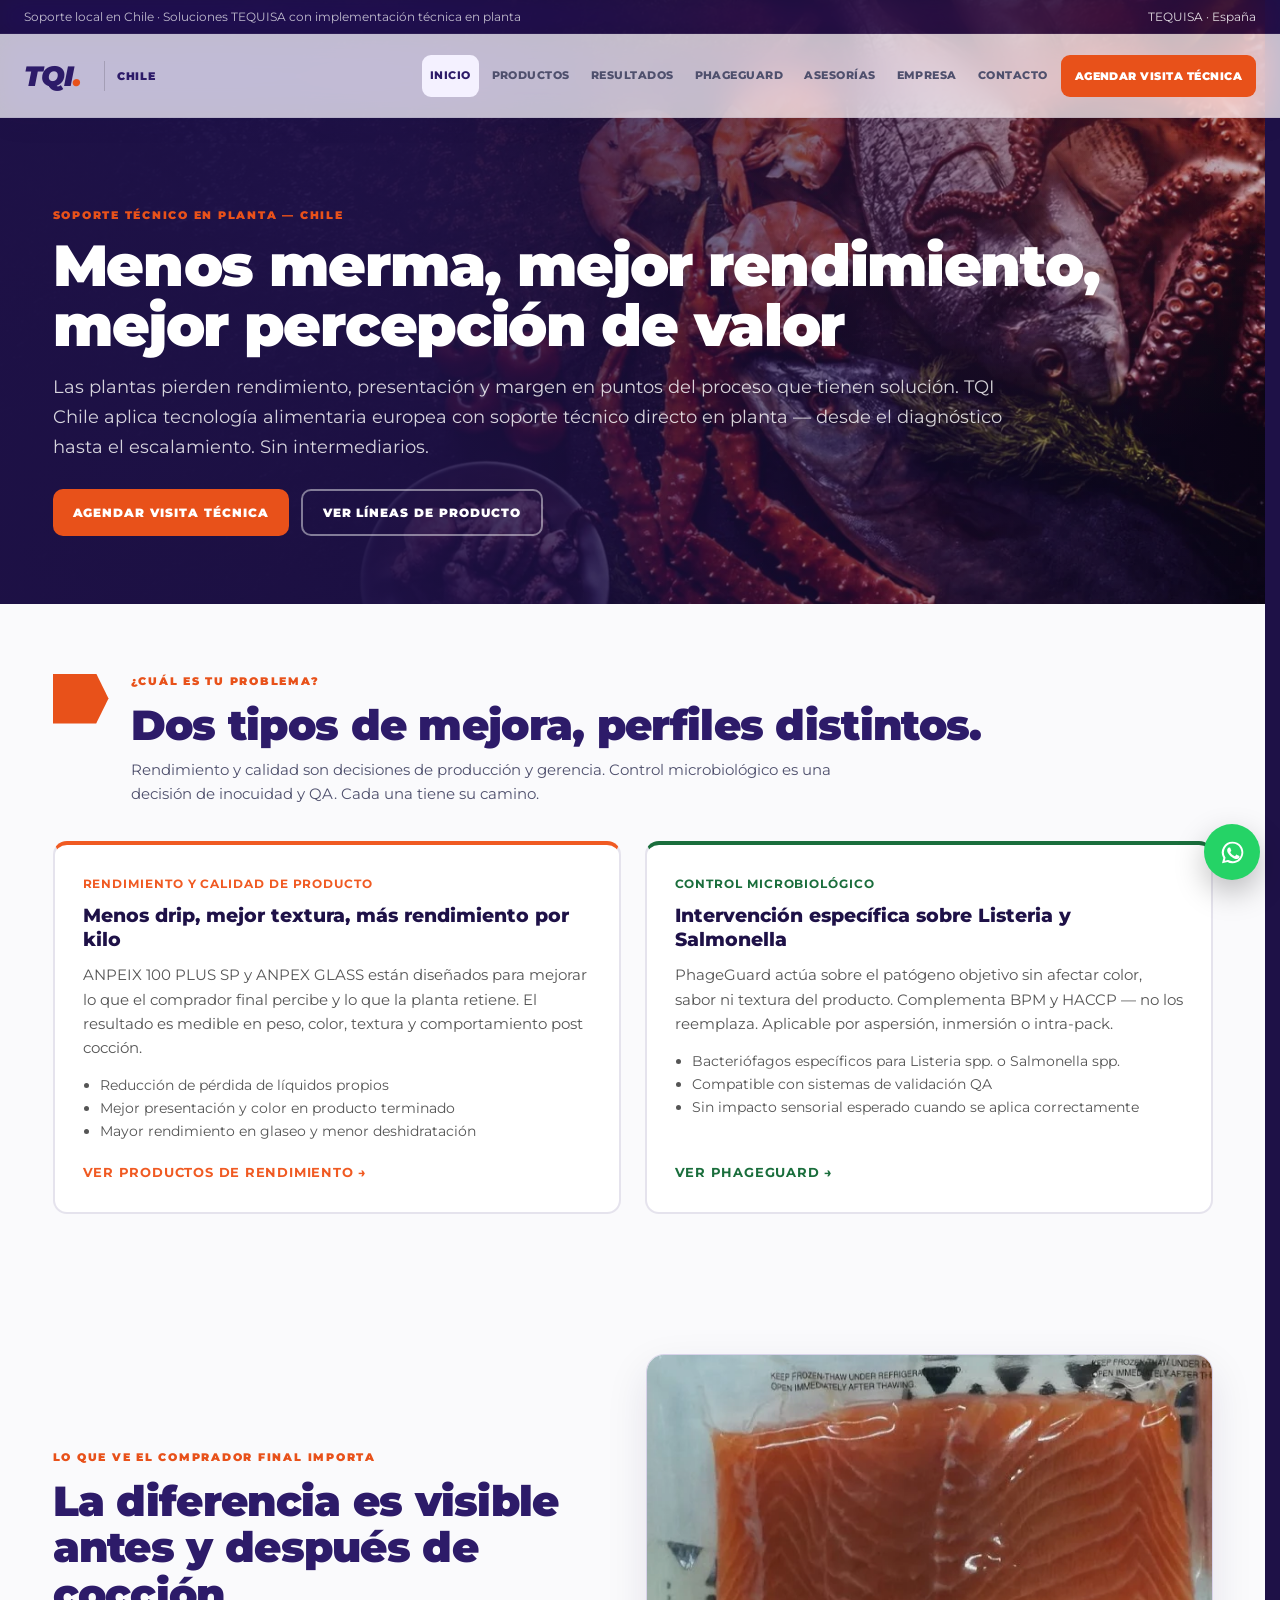
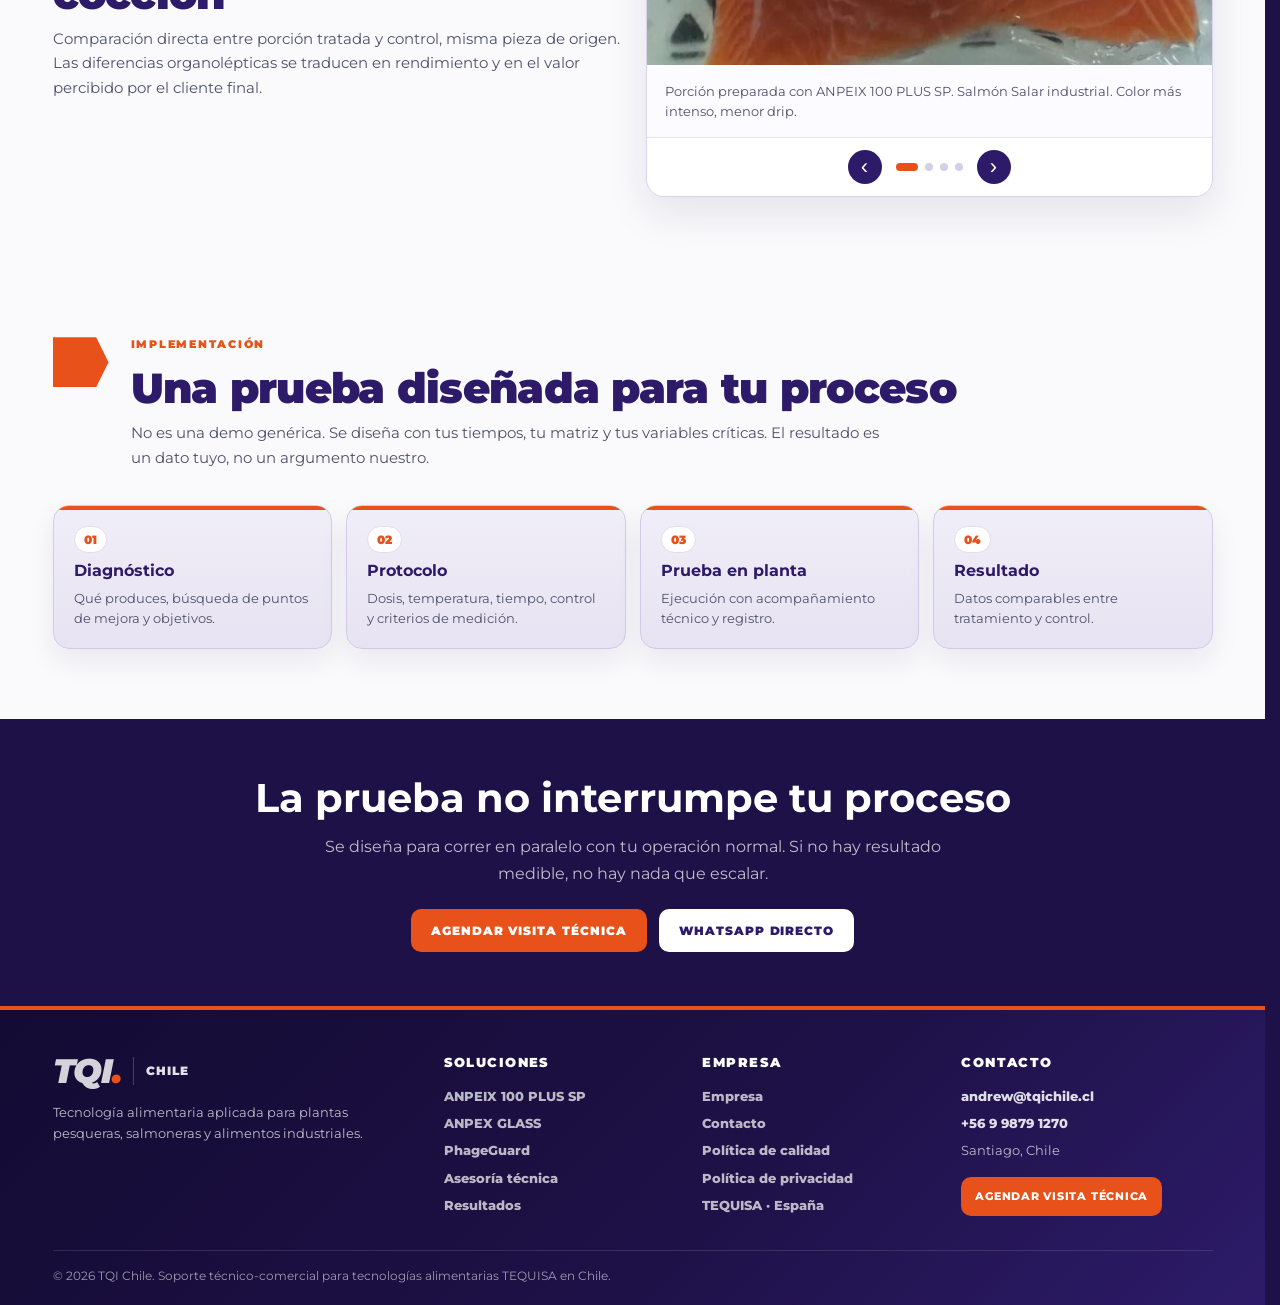
==== commit a1b7ccdb: "cambios UI UX" ====
--- a/index.html
+++ b/index.html
@@ -7,6 +7,26 @@
 @media (max-width:720px){.site-header{height:76px}}
 @view-transition{navigation:auto}
 ::view-transition-old(root),::view-transition-new(root){animation-duration:180ms;animation-timing-function:cubic-bezier(.2,.7,.3,1)}
+.split-enfoques{display:grid;grid-template-columns:1fr 1fr;gap:1.5rem}
+.split-card{background:#fff;border:2px solid rgba(45,27,105,0.12);border-radius:14px;padding:2rem 1.75rem;display:flex;flex-direction:column;gap:0.75rem;transition:box-shadow 0.22s ease,transform 0.22s ease,border-color 0.22s ease;cursor:default}
+.split-card.rendimiento{border-top:4px solid #F05A22}
+.split-card.inocuidad{border-top:4px solid #1a6e3c}
+.split-card:hover{box-shadow:0 12px 44px rgba(45,27,105,0.14);transform:translateY(-4px)}
+.split-card.rendimiento:hover{border-color:#F05A22}
+.split-card.inocuidad:hover{border-color:#1a6e3c}
+.split-card .label{font-size:0.72rem;font-weight:700;letter-spacing:0.08em;text-transform:uppercase}
+.split-card.rendimiento .label{color:#F05A22}
+.split-card.inocuidad .label{color:#1a6e3c}
+.split-card h3{font-size:1.2rem;font-weight:800;color:#1E1147;margin:0}
+.split-card p{font-size:0.92rem;color:#555;line-height:1.65;margin:0}
+.split-card ul{margin:0.25rem 0 0;padding-left:1.1rem;display:flex;flex-direction:column;gap:0.3rem}
+.split-card ul li{font-size:0.88rem;color:#555}
+.split-card .card-link{margin-top:auto;padding-top:0.75rem;font-size:0.82rem;font-weight:700;letter-spacing:0.06em;text-transform:uppercase;text-decoration:none;transition:opacity 0.15s}
+.split-card.rendimiento .card-link{color:#F05A22}
+.split-card.inocuidad .card-link{color:#1a6e3c}
+.split-card:hover .card-link{opacity:0.8}
+.credencial-inline strong{color:#1E1147}
+@media(max-width:720px){.split-enfoques{grid-template-columns:1fr}}
 </style><script type="application/ld+json">{"@context": "https://schema.org", "@type": "Organization", "name": "TQI Chile", "url": "https://tqichile.cl/", "email": "andrew@tqichile.cl", "areaServed": "CL", "description": "Soporte técnico local en Chile para coadyuvantes tecnológicos y soluciones de control microbiológico para plantas pesqueras y salmoneras.", "parentOrganization": {"@type": "Organization", "name": "TEQUISA - Técnicas Químicas Industriales S.A.", "url": "https://tequisa.com/"}}</script>
 <script type="application/ld+json">{"@context": "https://schema.org", "@type": "WebSite", "name": "TQI Chile", "url": "https://tqichile.cl/", "inLanguage": "es"}</script><link rel="preload" as="image" href="assets/img/hero-centolla.webp" type="image/webp">
 </head><body class="index-page">
@@ -32,6 +52,8 @@
     </div>
   </nav>
 </header><main id="contenido">
+
+<!-- HERO -->
 <section class="hero hero-simple hero-seafood-bg">
   <div class="hero-dynamic-media" aria-hidden="true">
     <img class="hero-slide is-active" src="assets/img/hero-seafood-tqi.webp" alt="" decoding="async" fetchpriority="high">
@@ -39,27 +61,77 @@
     <img class="hero-slide" src="assets/img/hero-langostinos.webp" alt="" decoding="async" loading="lazy">
     <img class="hero-slide" src="assets/img/hero-salmon.webp" alt="" decoding="async" loading="lazy">
   </div>
-  <div class="container"><div><div class="kicker">Soporte técnico en planta - Chile</div><h1>Menos merma, mejor rendimiento, mejor percepción de valor</h1><p>TQI Chile ofrece y aplica coadyuvantes y aditivos TEQUISA, de origen Europeo, junto con soluciones de control microbiológico Phageguard, desarrolladas por Micreos. Solo tecnología Europea. Te apoyamos en la implementación de estas soluciones para obtener mejor rendimiento, calidad y rentabilidad por kilo de tu producto final.</p><div class="hero-actions"><a class="btn btn-primary" href="contacto.html">Solicitar más información</a><a class="btn btn-outline" href="productos.html">Ver líneas de producto</a></div></div></div>
+  <div class="container"><div>
+    <div class="kicker">Soporte técnico en planta — Chile</div>
+    <h1>Menos merma, mejor rendimiento, mejor percepción de valor</h1>
+    <p>Las plantas pierden rendimiento, presentación y margen en puntos del proceso que tienen solución. TQI Chile aplica tecnología alimentaria europea con soporte técnico directo en planta — desde el diagnóstico hasta el escalamiento. Sin intermediarios.</p>
+    <div class="hero-actions">
+      <a class="btn btn-primary" href="contacto.html">Agendar visita técnica</a>
+      <a class="btn btn-outline" href="productos.html">Ver líneas de producto</a>
+    </div>
+  </div></div>
 </section>
-<section class="section tequisa-band"><div class="container tequisa-grid"><div><div class="kicker">Empresa matriz</div><h2>Tecnología Europea en tu planta</h2><p class="section-lead">TEQUISA desarrolla las soluciones. TQI Chile te ayuda a implementarlas, desarrollar pruebas, apoyarte en aspectos documentales  y te acompaña durante el proceso.</p><div class="trust-row"><span>+40 años</span><span>+100 productos</span><span>29 países</span><span>Apoyo en cumplimiento normativo</span></div></div><aside class="tequisa-card"><h3>Qué aporta este respaldo</h3><ul><li>Fichas técnicas y documentos respaldados por TEQUISA</li><li>Líneas de productos para salmón, pesca blanca, crustáceos, cefalópodos, bivalvos y otros mariscos</li><li>Soporte en planta, generación de protocolos, apoyo en declaración en PAC, seguimiento de nuestros clientes.</li></ul><p class="tequisa-rep">Andrew MacKinnon, Médico Veterinario. Antes de representar estas soluciones en Chile, las evaluó y aplicó como Gerente de Producción en planta de proceso de centolla y centollón.</p><a class="card-link" href="https://tequisa.com/" target="_blank" rel="noopener">Ver sitio oficial TEQUISA</a></aside></div></section>
-<section class="section alt"><div class="container"><div class="section-head"><div class="chevron"></div><div><div class="kicker">ENFOQUES </div><h2>¿Qué deseas mejorar?</h2><p class="section-lead">Puedes optar por soluciones orientadas a control microbiológico o bien otras que te permitirán mejorar rendimiento, calidad y presentación</p></div></div><div class="cards decision-cards"><article class="card"><div class="label">Rendimiento y textura</div><h3>ANPEIX 100 PLUS SP</h3><p>Reduce drip, estabiliza el producto, mejora color, textura, rendimiento y la percepción de valor del cliente final</p><a class="card-link" href="productos.html#anpeix">VER MÁS</a></article><article class="card"><div class="label">GLASEO Y PROTECCIÓN</div><h3>ANPEX GLASS</h3><p>Mejor cobertura, menos deshidratación durante la congelación, producto más limpio al desglasear. </p><a class="card-link" href="productos.html#glass">VER MÁS</a></article><article class="card"><div class="label">LISTERIA MONOCYTOGENES</div><h3>PhageGuard</h3><p>Reducción / eliminación de Listeria en productos listos para consumo. Aplicación directa sobre producto o en superficies.</p><a class="card-link" href="phageguard.html">Ver PhageGuard</a></article></div></div></section>
-<section class="section"><div class="container split visual-comparison"><div><div class="kicker">Resultados en terreno</div><h2>ANPEIX 100 PLUS SP</h2><p class="section-lead">Comparación visual de resultados en textura, color, cocción, resultados. Las diferencias organolépticas también se reflejan en un mejor rendimiento y estabilidad del producto final.</p></div><div class="index-visual-carousel media-carousel" data-carousel>
+
+<!-- BIFURCACIÓN: DOS PROBLEMAS, DOS COMPRADORES -->
+<section class="section alt">
+  <div class="container">
+    <div class="section-head">
+      <div class="chevron"></div>
+      <div>
+        <div class="kicker">¿Cuál es tu problema?</div>
+        <h2>Dos tipos de mejora, perfiles distintos.</h2>
+        <p class="section-lead">Rendimiento y calidad son decisiones de producción y gerencia. Control microbiológico es una decisión de inocuidad y QA. Cada una tiene su camino.</p>
+      </div>
+    </div>
+    <div class="split-enfoques">
+      <article class="split-card rendimiento">
+        <div class="label">Rendimiento y calidad de producto</div>
+        <h3>Menos drip, mejor textura, más rendimiento por kilo</h3>
+        <p>ANPEIX 100 PLUS SP y ANPEX GLASS están diseñados para mejorar lo que el comprador final percibe y lo que la planta retiene. El resultado es medible en peso, color, textura y comportamiento post cocción.</p>
+        <ul>
+          <li>Reducción de pérdida de líquidos propios</li>
+          <li>Mejor presentación y color en producto terminado</li>
+          <li>Mayor rendimiento en glaseo y menor deshidratación</li>
+        </ul>
+        <a class="card-link" href="productos.html#anpeix">Ver productos de rendimiento →</a>
+      </article>
+      <article class="split-card inocuidad">
+        <div class="label">Control microbiológico</div>
+        <h3>Intervención específica sobre Listeria y Salmonella</h3>
+        <p>PhageGuard actúa sobre el patógeno objetivo sin afectar color, sabor ni textura del producto. Complementa BPM y HACCP — no los reemplaza. Aplicable por aspersión, inmersión o intra-pack.</p>
+        <ul>
+          <li>Bacteriófagos específicos para Listeria spp. o Salmonella spp.</li>
+          <li>Compatible con sistemas de validación QA</li>
+          <li>Sin impacto sensorial esperado cuando se aplica correctamente</li>
+        </ul>
+        <a class="card-link" href="phageguard.html">Ver PhageGuard →</a>
+      </article>
+    </div>
+  </div>
+</section>
+
+<!-- CARRUSEL ANPEIX -->
+<section class="section"><div class="container split visual-comparison"><div>
+  <div class="kicker">Lo que ve el comprador final importa</div>
+  <h2>La diferencia es visible antes y después de cocción</h2>
+  <p class="section-lead">Comparación directa entre porción tratada y control, misma pieza de origen. Las diferencias organolépticas se traducen en rendimiento y en el valor percibido por el cliente final.</p>
+</div><div class="index-visual-carousel media-carousel" data-carousel>
   <div class="carousel-track">
     <figure class="carousel-slide is-active">
       <div class="carousel-image-frame"><img src="assets/img/anpeix-slide-09b-salmon-vacpack2.webp" alt="Porciones de salmón envasadas al vacío — ANPEIX 100 PLUS SP" loading="lazy" style="object-position: center 68%;"></div>
-      <figcaption contenteditable="true">Porción preparada con ANPEIX 100 PLUS SP. La materia prima de origen es Salmón Salar industrial. Color más intenso, menor drip.</figcaption>
+      <figcaption>Porción preparada con ANPEIX 100 PLUS SP. Salmón Salar industrial. Color más intenso, menor drip.</figcaption>
     </figure>
     <figure class="carousel-slide">
       <div class="carousel-image-frame"><img src="assets/img/anpeix-slide-10-salmon-cocido-tratado.webp" alt="Salmón cocido tratado — evaluación post cocción ANPEIX 100 PLUS SP" loading="lazy"></div>
-      <figcaption contenteditable="true">Porción preparada con ANPEIX 100 PLUS SP. El consumidor percibe un producto de mayor valor y experiencia culinaria al ser un pescado más jugoso, firme y con sabor intenso.</figcaption>
+      <figcaption>Porción tratada post cocción. El consumidor percibe un producto más jugoso, firme y con sabor más intenso.</figcaption>
     </figure>
     <figure class="carousel-slide">
-      <div class="carousel-image-frame"><img src="assets/img/anpeix-slide-08-salmon-vacpack.webp" alt="Porción de salmón envasado al vacío tratado con ANPEIX 100 PLUS SP" loading="lazy" style="object-position: center 12%;"></div>
-      <figcaption contenteditable="true">Porción control, mismo origen de la primera imagen. Notar color menos intenso. En datos obtenidos, el drip fue mayor.</figcaption>
+      <div class="carousel-image-frame"><img src="assets/img/anpeix-slide-08-salmon-vacpack.webp" alt="Porción de salmón envasado al vacío — control sin ANPEIX 100 PLUS SP" loading="lazy" style="object-position: center 12%;"></div>
+      <figcaption>Porción control, mismo origen. Color menos intenso, drip mayor.</figcaption>
     </figure>
     <figure class="carousel-slide">
-      <div class="carousel-image-frame"><img src="assets/img/anpeix-slide-09-salmon-cocido-control.webp" alt="Salmón cocido control — evaluación post cocción ANPEIX 100 PLUS SP" loading="lazy"></div>
-      <figcaption contenteditable="true">Porción control cocida. Notar presentación menos atractiva para el consumidor, existiendo una diferencia notable en el resultado final y el valor percibido.</figcaption>
+      <div class="carousel-image-frame"><img src="assets/img/anpeix-slide-09-salmon-cocido-control.webp" alt="Salmón cocido control — evaluación post cocción sin ANPEIX 100 PLUS SP" loading="lazy"></div>
+      <figcaption>Porción control post cocción. Presentación menos atractiva, diferencia notable en valor percibido.</figcaption>
     </figure>
   </div>
   <div class="carousel-controls" aria-label="Controles de carrusel">
@@ -68,8 +140,29 @@
     <button type="button" class="carousel-btn" data-carousel-next aria-label="Imagen siguiente">›</button>
   </div>
 </div></div></section>
-<section class="section alt"><div class="container"><div class="section-head"><div class="chevron"></div><div><div class="kicker">Implementación</div><h2>¿Cómo probamos en tu planta?</h2><p class="section-lead">Cada prueba se diseña en base a tu proceso y lo que necesites. El objetivo es lograr resultados medibles</p></div></div><div class="process"><div class="step"><div class="step-num">01</div><h3>Diagnóstico</h3><p>Qué produces, búsqueda de puntos de mejora y objetivos.</p></div><div class="step"><div class="step-num">02</div><h3>Protocolo</h3><p>Dosis, temperatura, tiempo, control y criterios de medición.</p></div><div class="step"><div class="step-num">03</div><h3>Prueba en planta</h3><p>Ejecución con acompañamiento técnico y registro.</p></div><div class="step"><div class="step-num">04</div><h3>Resultado</h3><p>Datos comparables sobre pruebas y control.</p></div></div></div></section>
-<section class="cta-band"><div class="container"><h2>Conversemos</h2><p>Si tienes un problema de rendimiento, presentación o desafíos microbiológicos, podemos ayudarte.</p><div class="cta-actions"><a class="btn btn-primary" href="contacto.html">Solicitar contacto</a><a class="btn btn-secondary" href="https://wa.me/56998791270?text=Hola%2C%20quiero%20evaluar%20una%20prueba%20TQI%20Chile%20en%20planta" target="_blank" rel="noopener noreferrer">WhatsApp directo</a></div></div></section>
+
+<!-- PROCESO -->
+<section class="section alt"><div class="container"><div class="section-head"><div class="chevron"></div><div>
+  <div class="kicker">Implementación</div>
+  <h2>Una prueba diseñada para tu proceso</h2>
+  <p class="section-lead">No es una demo genérica. Se diseña con tus tiempos, tu matriz y tus variables críticas. El resultado es un dato tuyo, no un argumento nuestro.</p>
+</div></div><div class="process">
+  <div class="step"><div class="step-num">01</div><h3>Diagnóstico</h3><p>Qué produces, búsqueda de puntos de mejora y objetivos.</p></div>
+  <div class="step"><div class="step-num">02</div><h3>Protocolo</h3><p>Dosis, temperatura, tiempo, control y criterios de medición.</p></div>
+  <div class="step"><div class="step-num">03</div><h3>Prueba en planta</h3><p>Ejecución con acompañamiento técnico y registro.</p></div>
+  <div class="step"><div class="step-num">04</div><h3>Resultado</h3><p>Datos comparables entre tratamiento y control.</p></div>
+</div></div></section>
+
+<!-- CTA FINAL -->
+<section class="cta-band"><div class="container">
+  <h2>La prueba no interrumpe tu proceso</h2>
+  <p>Se diseña para correr en paralelo con tu operación normal. Si no hay resultado medible, no hay nada que escalar.</p>
+  <div class="cta-actions">
+    <a class="btn btn-primary" href="contacto.html">Agendar visita técnica</a>
+    <a class="btn btn-secondary" href="https://wa.me/56998791270?text=Hola%2C%20quiero%20evaluar%20una%20prueba%20TQI%20Chile%20en%20planta" target="_blank" rel="noopener noreferrer">WhatsApp directo</a>
+  </div>
+</div></section>
+
 </main>
 <a class="wa-float" href="https://wa.me/56998791270?text=Hola%2C%20quiero%20conversar%20sobre%20soluciones%20TQI%20Chile%20para%20planta%20de%20proceso" aria-label="Contactar por WhatsApp" target="_blank" rel="noopener noreferrer"><svg class="wa-icon" viewBox="0 0 32 32" aria-hidden="true" focusable="false">
   <path d="M16.02 3.2A12.73 12.73 0 0 0 5.14 22.5L3.6 28.8l6.45-1.52A12.78 12.78 0 1 0 16.02 3.2Zm0 2.28a10.48 10.48 0 0 1 8.88 16.05 10.46 10.46 0 0 1-13.86 3.5l-.46-.25-3.68.86.88-3.58-.3-.49A10.46 10.46 0 0 1 16.02 5.48Zm-4.13 4.73c-.24 0-.62.09-.95.44-.33.36-1.25 1.22-1.25 2.98 0 1.76 1.28 3.46 1.46 3.7.18.24 2.47 3.96 6.12 5.39 3.03 1.19 3.65.95 4.31.89.66-.06 2.13-.87 2.43-1.71.3-.84.3-1.56.21-1.71-.09-.15-.33-.24-.69-.42-.36-.18-2.13-1.05-2.46-1.17-.33-.12-.57-.18-.81.18-.24.36-.93 1.17-1.14 1.41-.21.24-.42.27-.78.09-.36-.18-1.52-.56-2.9-1.78-1.07-.95-1.79-2.13-2-2.49-.21-.36-.02-.56.16-.74.16-.16.36-.42.54-.63.18-.21.24-.36.36-.6.12-.24.06-.45-.03-.63-.09-.18-.81-1.95-1.11-2.67-.29-.7-.59-.6-.81-.61h-.68Z"/>
@@ -82,7 +175,7 @@
         <span class="footer-brand-country">Chile</span>
       </a>
       <p>Tecnología alimentaria aplicada para plantas pesqueras, salmoneras y alimentos industriales.</p>
-          </div>
+    </div>
     <nav class="footer-col" aria-label="Soluciones TQI Chile">
       <h3>Soluciones</h3>
       <a href="productos.html#anpeix">ANPEIX 100 PLUS SP</a>
@@ -91,7 +184,6 @@
       <a href="asesoria.html">Asesoría técnica</a>
       <a href="resultados.html">Resultados</a>
     </nav>
-
     <nav class="footer-col" aria-label="Empresa y recursos">
       <h3>Empresa</h3>
       <a href="empresa.html">Empresa</a>
@@ -100,7 +192,6 @@
       <a href="politica-privacidad.html">Política de privacidad</a>
       <a href="https://tequisa.com/" target="_blank" rel="noopener">TEQUISA · España</a>
     </nav>
-
     <div class="footer-col footer-contact">
       <h3>Contacto</h3>
       <a href="mailto:andrew@tqichile.cl">andrew@tqichile.cl</a>
@@ -114,4 +205,4 @@
   </div>
 </footer>
 <script src="assets/js/main.js" defer></script>
-</body></html>+</body></html>
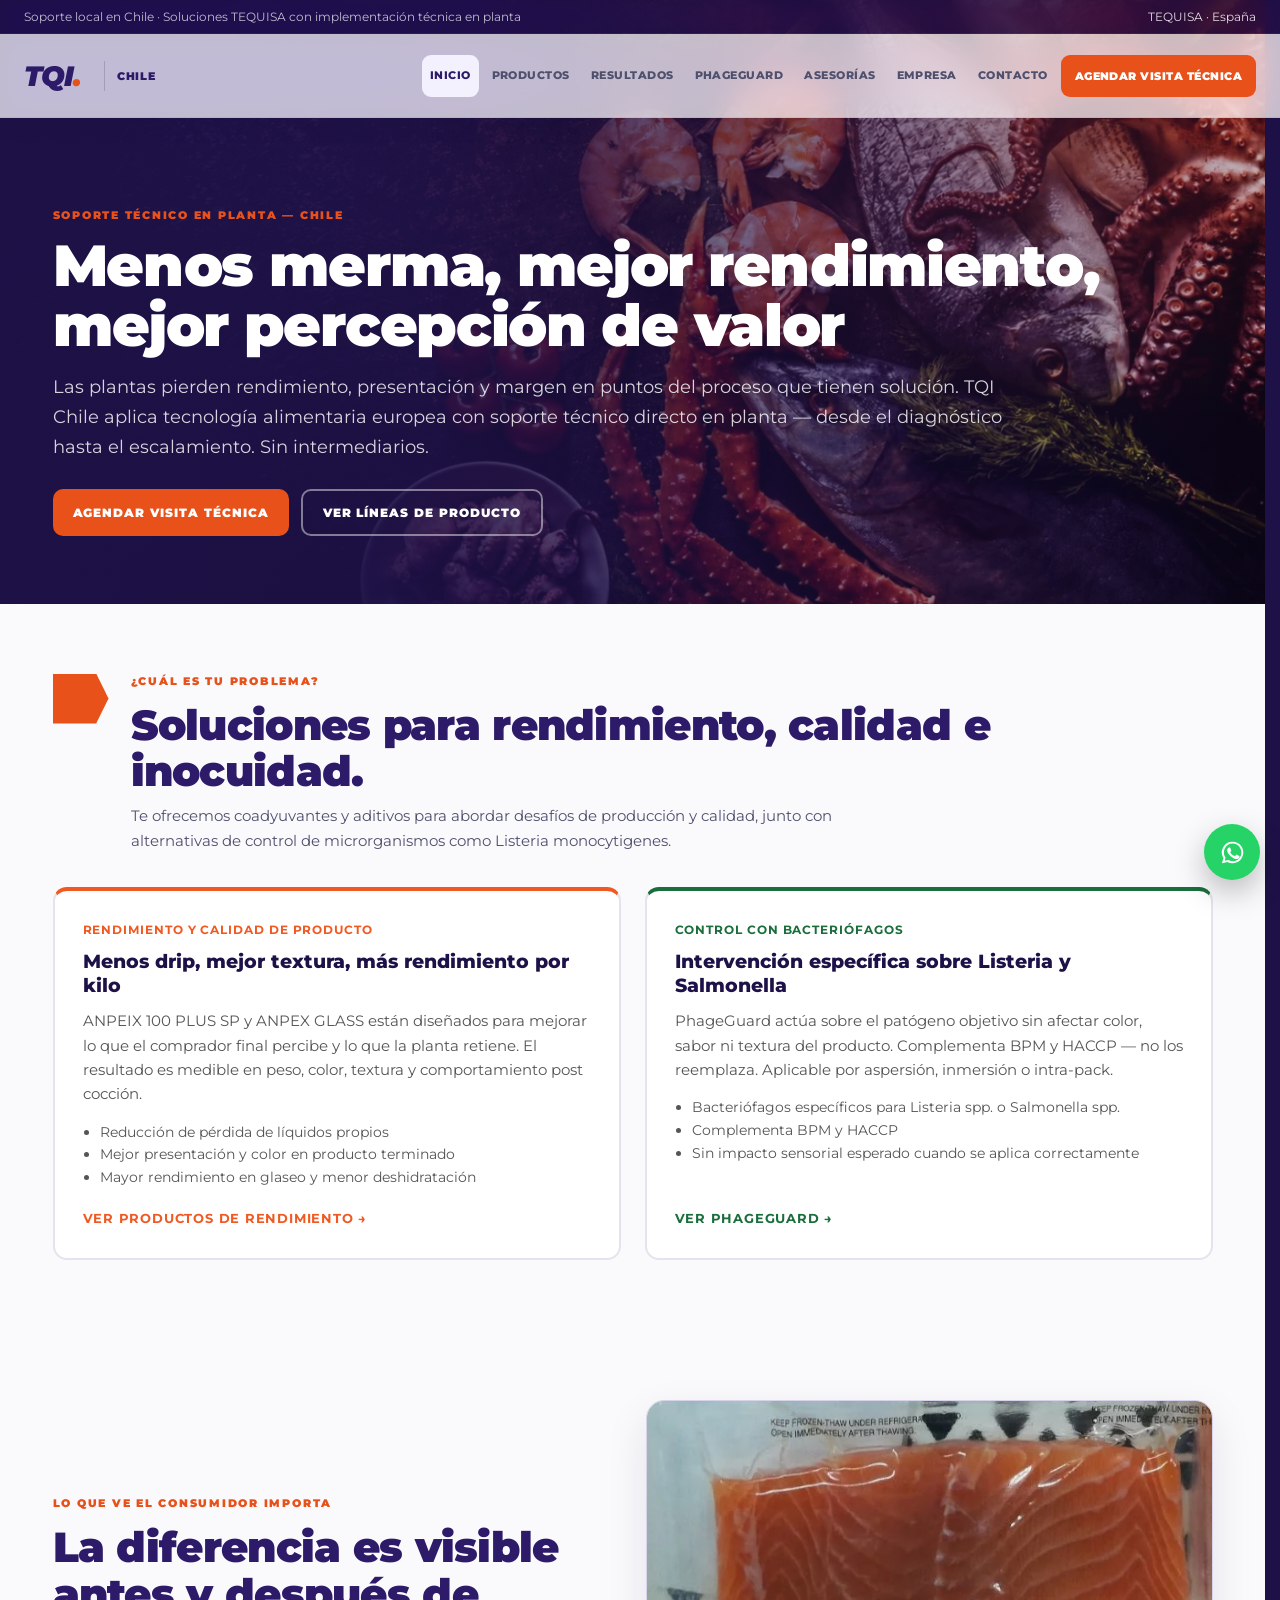
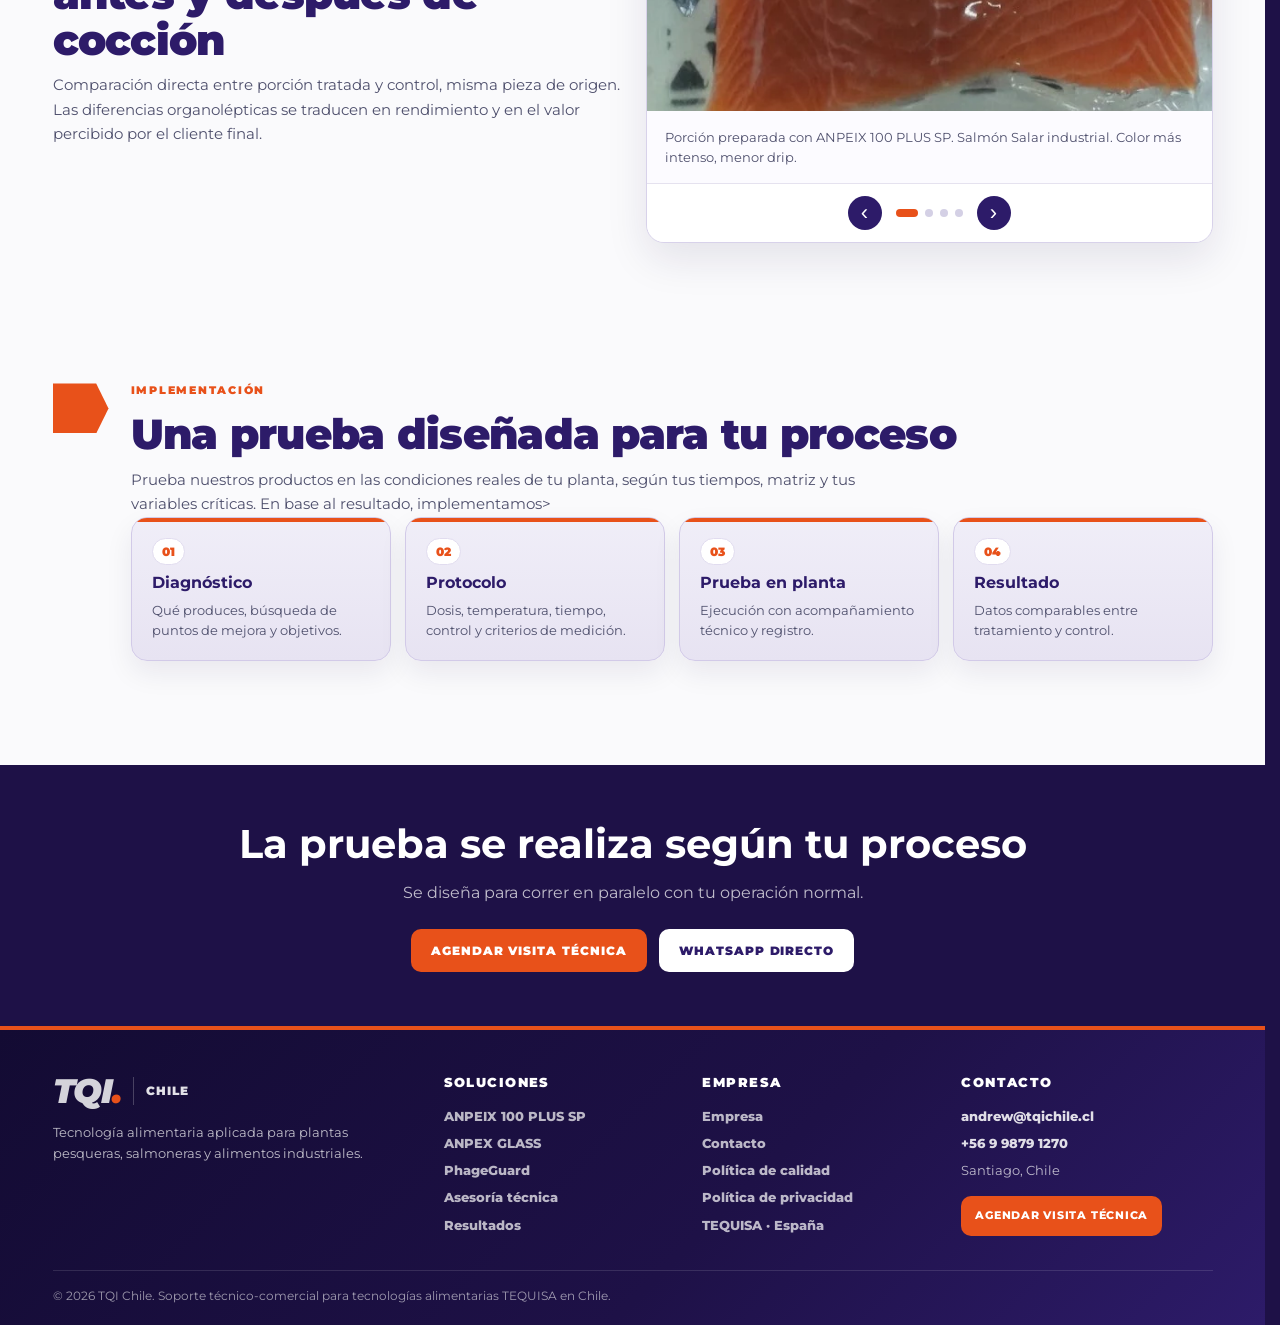
==== commit 21da3db0: "cambios 03062026" ====
--- a/index.html
+++ b/index.html
@@ -79,8 +79,8 @@
       <div class="chevron"></div>
       <div>
         <div class="kicker">¿Cuál es tu problema?</div>
-        <h2>Dos tipos de mejora, perfiles distintos.</h2>
-        <p class="section-lead">Rendimiento y calidad son decisiones de producción y gerencia. Control microbiológico es una decisión de inocuidad y QA. Cada una tiene su camino.</p>
+        <h2>Soluciones para rendimiento, calidad e inocuidad.</h2>
+        <p class="section-lead">Te ofrecemos coadyuvantes y aditivos para abordar desafíos de producción y calidad, junto con alternativas de control de microrganismos como Listeria monocytigenes.</p>
       </div>
     </div>
     <div class="split-enfoques">
@@ -96,12 +96,12 @@
         <a class="card-link" href="productos.html#anpeix">Ver productos de rendimiento →</a>
       </article>
       <article class="split-card inocuidad">
-        <div class="label">Control microbiológico</div>
+        <div class="label">Control con bacteriófagos</div>
         <h3>Intervención específica sobre Listeria y Salmonella</h3>
         <p>PhageGuard actúa sobre el patógeno objetivo sin afectar color, sabor ni textura del producto. Complementa BPM y HACCP — no los reemplaza. Aplicable por aspersión, inmersión o intra-pack.</p>
         <ul>
           <li>Bacteriófagos específicos para Listeria spp. o Salmonella spp.</li>
-          <li>Compatible con sistemas de validación QA</li>
+          <li>Complementa BPM y HACCP</li>
           <li>Sin impacto sensorial esperado cuando se aplica correctamente</li>
         </ul>
         <a class="card-link" href="phageguard.html">Ver PhageGuard →</a>
@@ -112,7 +112,7 @@
 
 <!-- CARRUSEL ANPEIX -->
 <section class="section"><div class="container split visual-comparison"><div>
-  <div class="kicker">Lo que ve el comprador final importa</div>
+  <div class="kicker">Lo que ve el consumidor importa</div>
   <h2>La diferencia es visible antes y después de cocción</h2>
   <p class="section-lead">Comparación directa entre porción tratada y control, misma pieza de origen. Las diferencias organolépticas se traducen en rendimiento y en el valor percibido por el cliente final.</p>
 </div><div class="index-visual-carousel media-carousel" data-carousel>
@@ -145,8 +145,7 @@
 <section class="section alt"><div class="container"><div class="section-head"><div class="chevron"></div><div>
   <div class="kicker">Implementación</div>
   <h2>Una prueba diseñada para tu proceso</h2>
-  <p class="section-lead">No es una demo genérica. Se diseña con tus tiempos, tu matriz y tus variables críticas. El resultado es un dato tuyo, no un argumento nuestro.</p>
-</div></div><div class="process">
+  <p class="section-lead">Prueba nuestros productos en las condiciones reales de tu planta, según tus tiempos, matriz y tus variables críticas. En base al resultado, implementamos><div class="process">
   <div class="step"><div class="step-num">01</div><h3>Diagnóstico</h3><p>Qué produces, búsqueda de puntos de mejora y objetivos.</p></div>
   <div class="step"><div class="step-num">02</div><h3>Protocolo</h3><p>Dosis, temperatura, tiempo, control y criterios de medición.</p></div>
   <div class="step"><div class="step-num">03</div><h3>Prueba en planta</h3><p>Ejecución con acompañamiento técnico y registro.</p></div>
@@ -155,8 +154,8 @@
 
 <!-- CTA FINAL -->
 <section class="cta-band"><div class="container">
-  <h2>La prueba no interrumpe tu proceso</h2>
-  <p>Se diseña para correr en paralelo con tu operación normal. Si no hay resultado medible, no hay nada que escalar.</p>
+  <h2>La prueba se realiza según tu proceso</h2>
+  <p>Se diseña para correr en paralelo con tu operación normal.</p>
   <div class="cta-actions">
     <a class="btn btn-primary" href="contacto.html">Agendar visita técnica</a>
     <a class="btn btn-secondary" href="https://wa.me/56998791270?text=Hola%2C%20quiero%20evaluar%20una%20prueba%20TQI%20Chile%20en%20planta" target="_blank" rel="noopener noreferrer">WhatsApp directo</a>
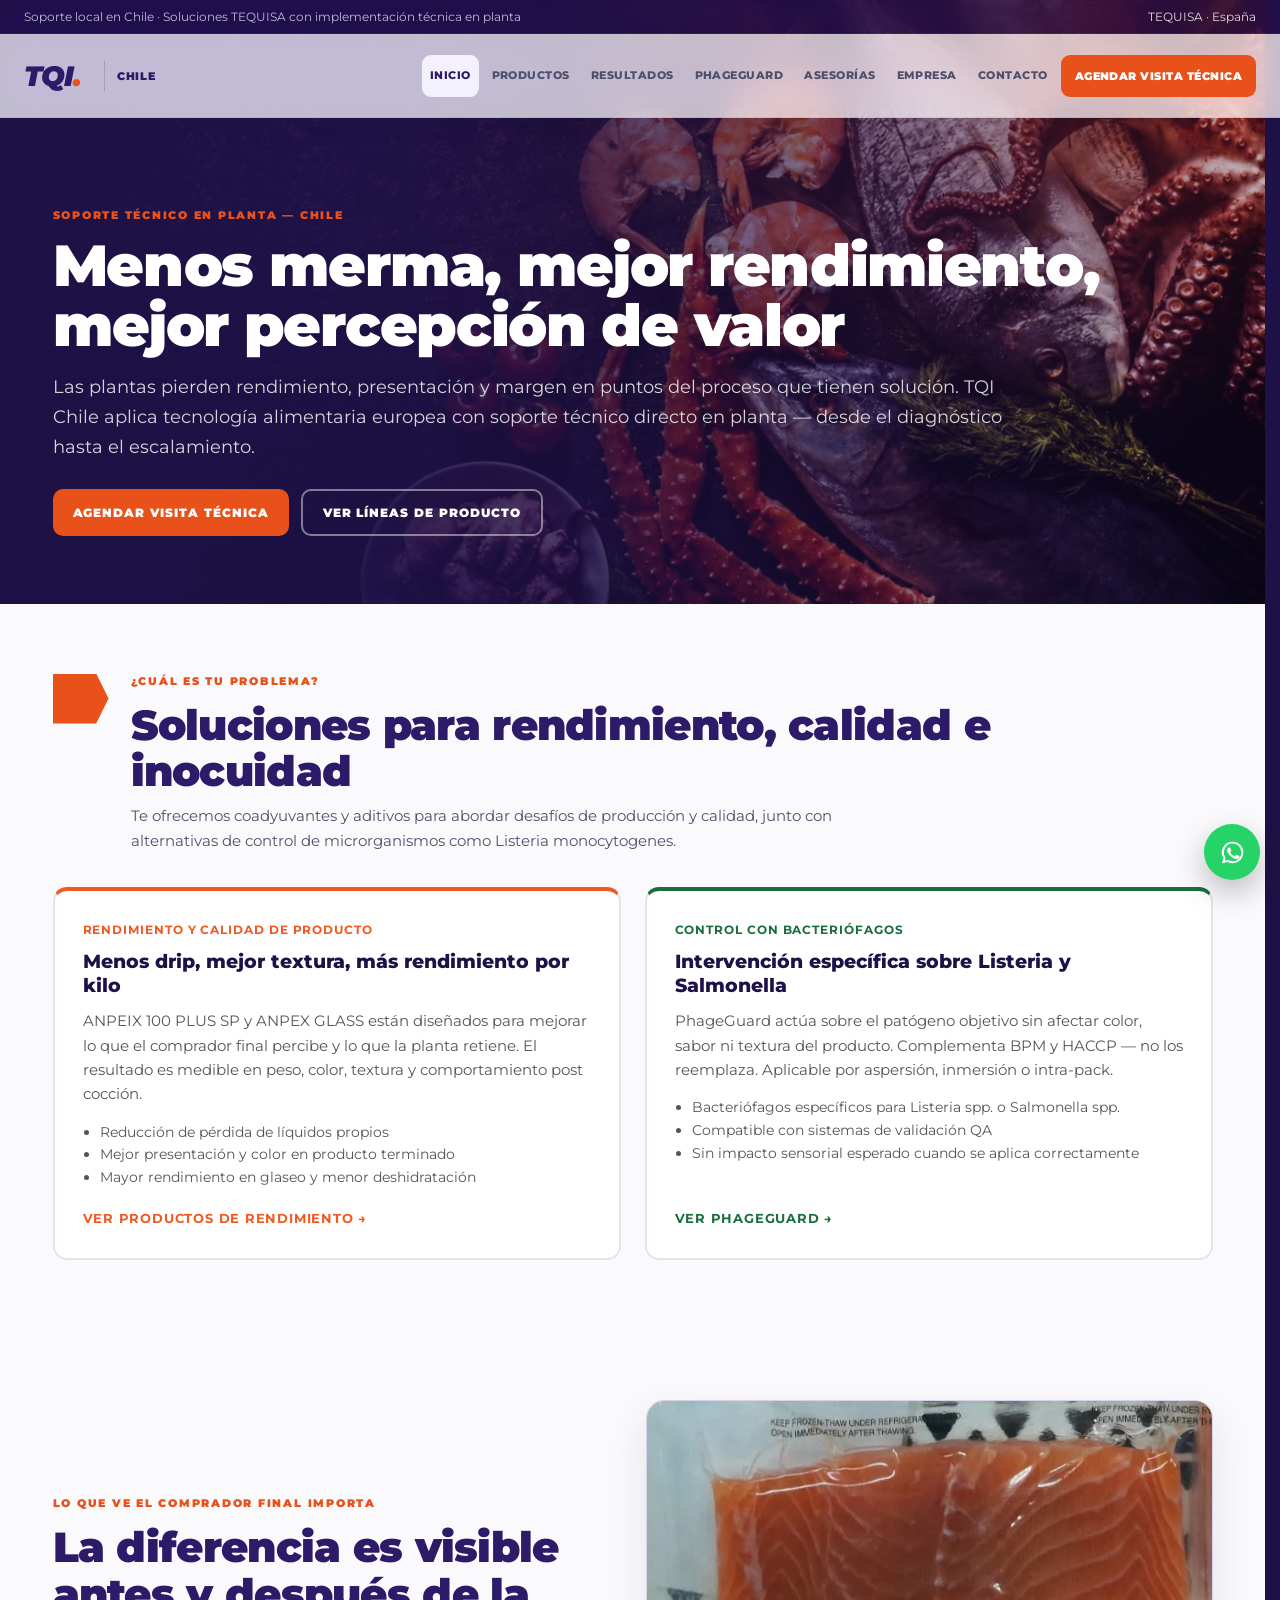
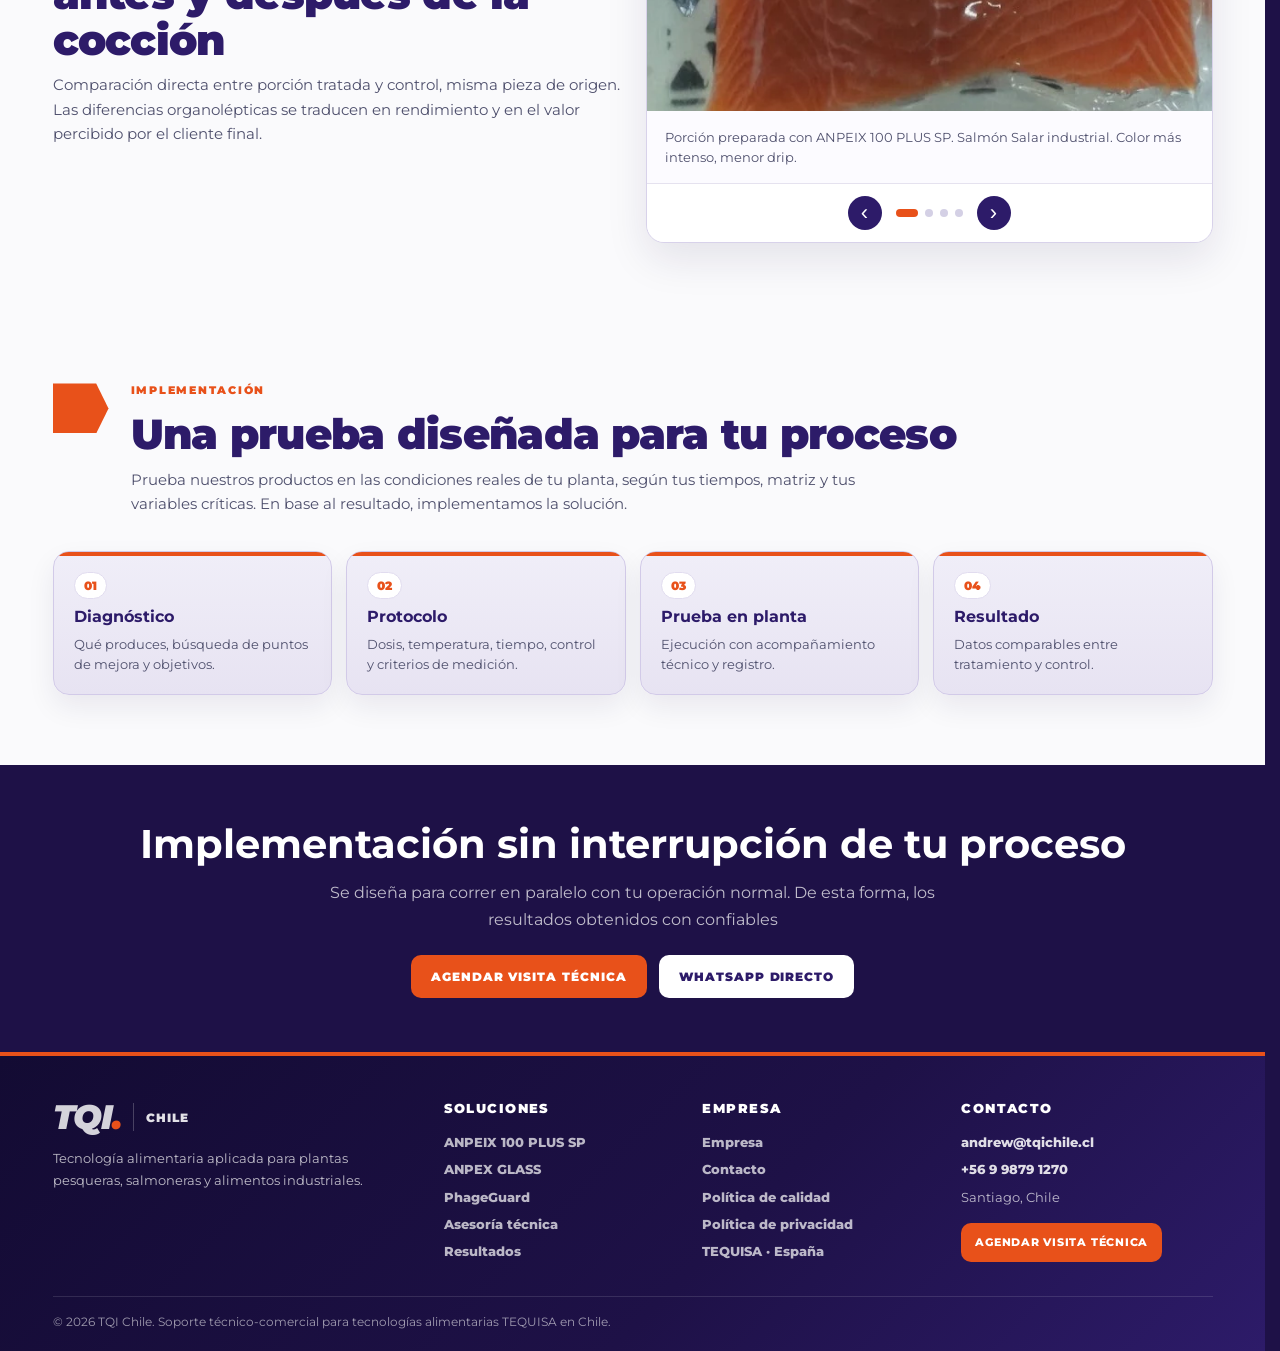
==== commit d27c69d0: "agregados resultados" ====
--- a/index.html
+++ b/index.html
@@ -64,7 +64,7 @@
   <div class="container"><div>
     <div class="kicker">Soporte técnico en planta — Chile</div>
     <h1>Menos merma, mejor rendimiento, mejor percepción de valor</h1>
-    <p>Las plantas pierden rendimiento, presentación y margen en puntos del proceso que tienen solución. TQI Chile aplica tecnología alimentaria europea con soporte técnico directo en planta — desde el diagnóstico hasta el escalamiento. Sin intermediarios.</p>
+    <p>Las plantas pierden rendimiento, presentación y margen en puntos del proceso que tienen solución. TQI Chile aplica tecnología alimentaria europea con soporte técnico directo en planta — desde el diagnóstico hasta el escalamiento.</p>
     <div class="hero-actions">
       <a class="btn btn-primary" href="contacto.html">Agendar visita técnica</a>
       <a class="btn btn-outline" href="productos.html">Ver líneas de producto</a>
@@ -79,8 +79,8 @@
       <div class="chevron"></div>
       <div>
         <div class="kicker">¿Cuál es tu problema?</div>
-        <h2>Soluciones para rendimiento, calidad e inocuidad.</h2>
-        <p class="section-lead">Te ofrecemos coadyuvantes y aditivos para abordar desafíos de producción y calidad, junto con alternativas de control de microrganismos como Listeria monocytigenes.</p>
+        <h2>Soluciones para rendimiento, calidad e inocuidad</h2>
+        <p class="section-lead">Te ofrecemos coadyuvantes y aditivos para abordar desafíos de producción y calidad, junto con alternativas de control de microrganismos como Listeria monocytogenes.</p>
       </div>
     </div>
     <div class="split-enfoques">
@@ -101,7 +101,7 @@
         <p>PhageGuard actúa sobre el patógeno objetivo sin afectar color, sabor ni textura del producto. Complementa BPM y HACCP — no los reemplaza. Aplicable por aspersión, inmersión o intra-pack.</p>
         <ul>
           <li>Bacteriófagos específicos para Listeria spp. o Salmonella spp.</li>
-          <li>Complementa BPM y HACCP</li>
+          <li>Compatible con sistemas de validación QA</li>
           <li>Sin impacto sensorial esperado cuando se aplica correctamente</li>
         </ul>
         <a class="card-link" href="phageguard.html">Ver PhageGuard →</a>
@@ -112,8 +112,8 @@
 
 <!-- CARRUSEL ANPEIX -->
 <section class="section"><div class="container split visual-comparison"><div>
-  <div class="kicker">Lo que ve el consumidor importa</div>
-  <h2>La diferencia es visible antes y después de cocción</h2>
+  <div class="kicker">Lo que ve el comprador final importa</div>
+  <h2>La diferencia es visible antes y después de la cocción</h2>
   <p class="section-lead">Comparación directa entre porción tratada y control, misma pieza de origen. Las diferencias organolépticas se traducen en rendimiento y en el valor percibido por el cliente final.</p>
 </div><div class="index-visual-carousel media-carousel" data-carousel>
   <div class="carousel-track">
@@ -145,7 +145,8 @@
 <section class="section alt"><div class="container"><div class="section-head"><div class="chevron"></div><div>
   <div class="kicker">Implementación</div>
   <h2>Una prueba diseñada para tu proceso</h2>
-  <p class="section-lead">Prueba nuestros productos en las condiciones reales de tu planta, según tus tiempos, matriz y tus variables críticas. En base al resultado, implementamos><div class="process">
+  <p class="section-lead">Prueba nuestros productos en las condiciones reales de tu planta, según tus tiempos, matriz y tus variables críticas. En base al resultado, implementamos la solución.</p>
+</div></div><div class="process">
   <div class="step"><div class="step-num">01</div><h3>Diagnóstico</h3><p>Qué produces, búsqueda de puntos de mejora y objetivos.</p></div>
   <div class="step"><div class="step-num">02</div><h3>Protocolo</h3><p>Dosis, temperatura, tiempo, control y criterios de medición.</p></div>
   <div class="step"><div class="step-num">03</div><h3>Prueba en planta</h3><p>Ejecución con acompañamiento técnico y registro.</p></div>
@@ -154,8 +155,8 @@
 
 <!-- CTA FINAL -->
 <section class="cta-band"><div class="container">
-  <h2>La prueba se realiza según tu proceso</h2>
-  <p>Se diseña para correr en paralelo con tu operación normal.</p>
+  <h2>Implementación sin interrupción de tu proceso</h2>
+  <p>Se diseña para correr en paralelo con tu operación normal. De esta forma, los resultados obtenidos con confiables</p>
   <div class="cta-actions">
     <a class="btn btn-primary" href="contacto.html">Agendar visita técnica</a>
     <a class="btn btn-secondary" href="https://wa.me/56998791270?text=Hola%2C%20quiero%20evaluar%20una%20prueba%20TQI%20Chile%20en%20planta" target="_blank" rel="noopener noreferrer">WhatsApp directo</a>
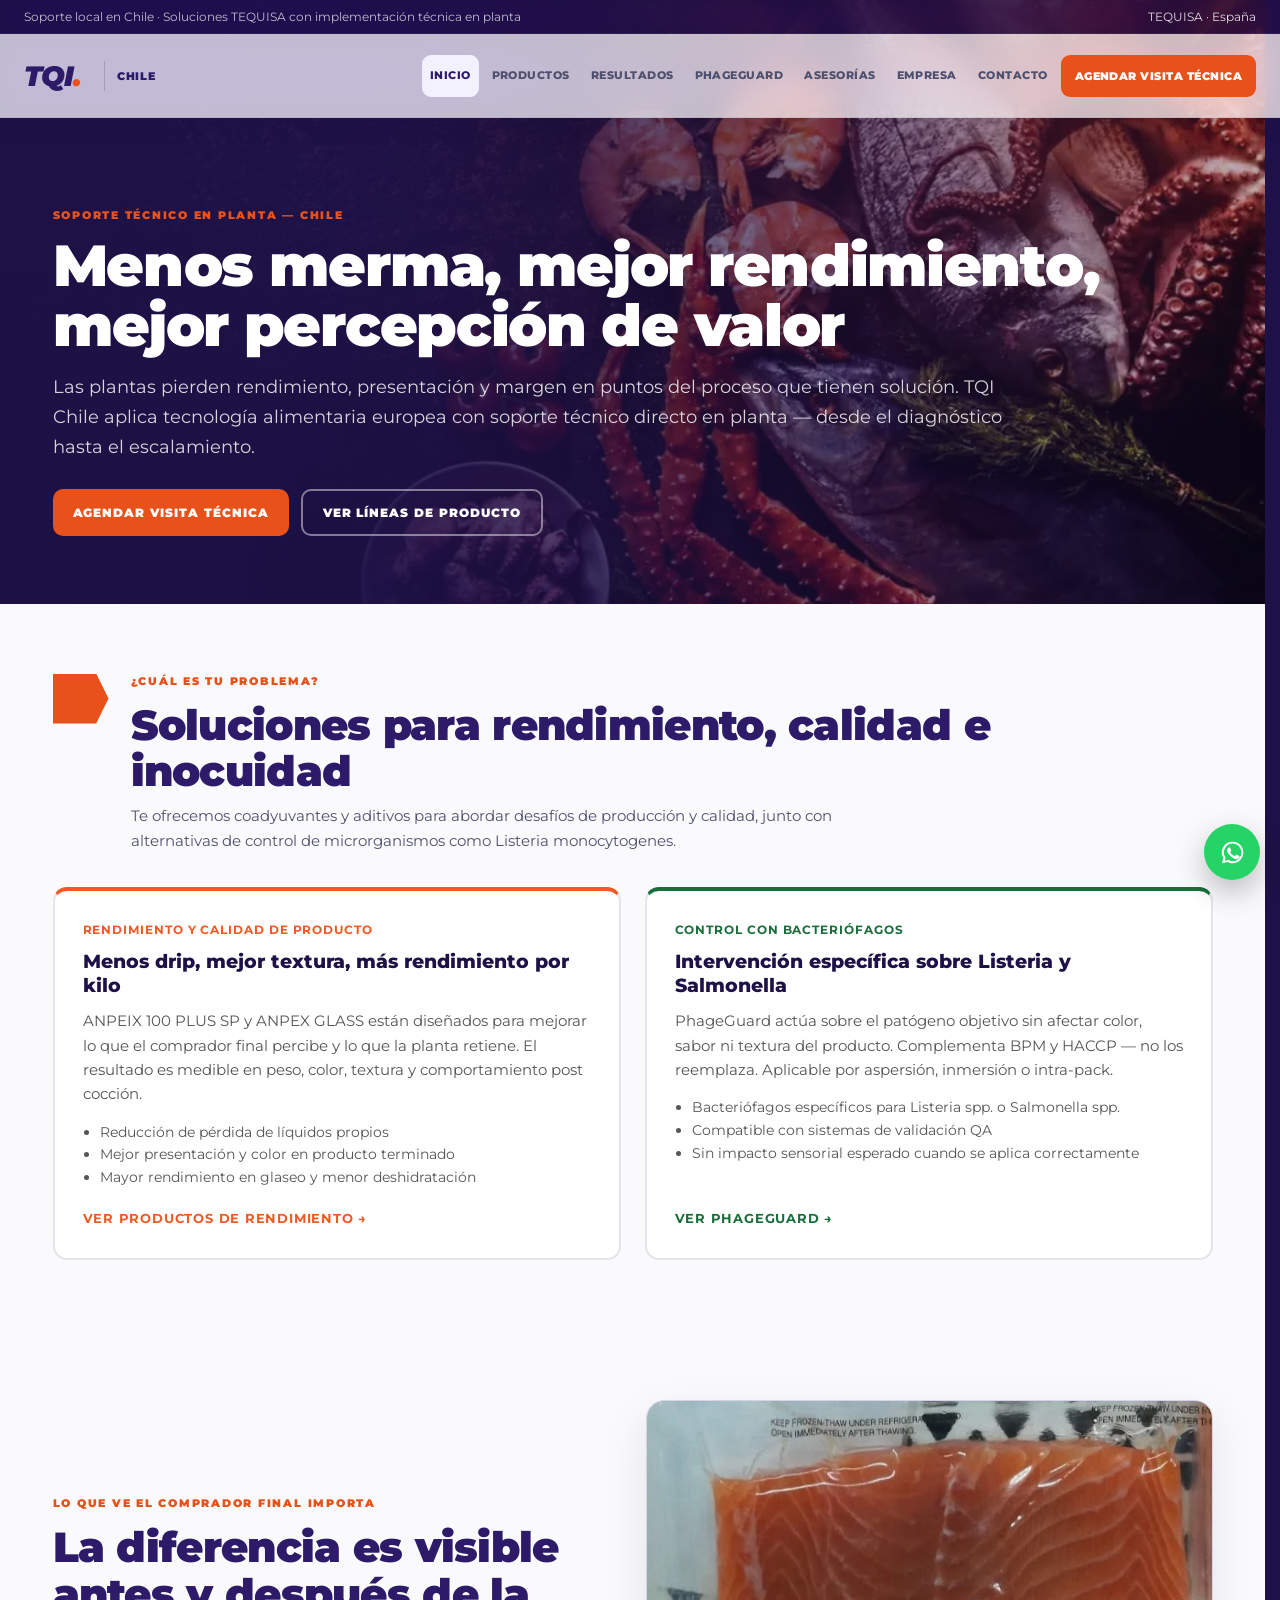
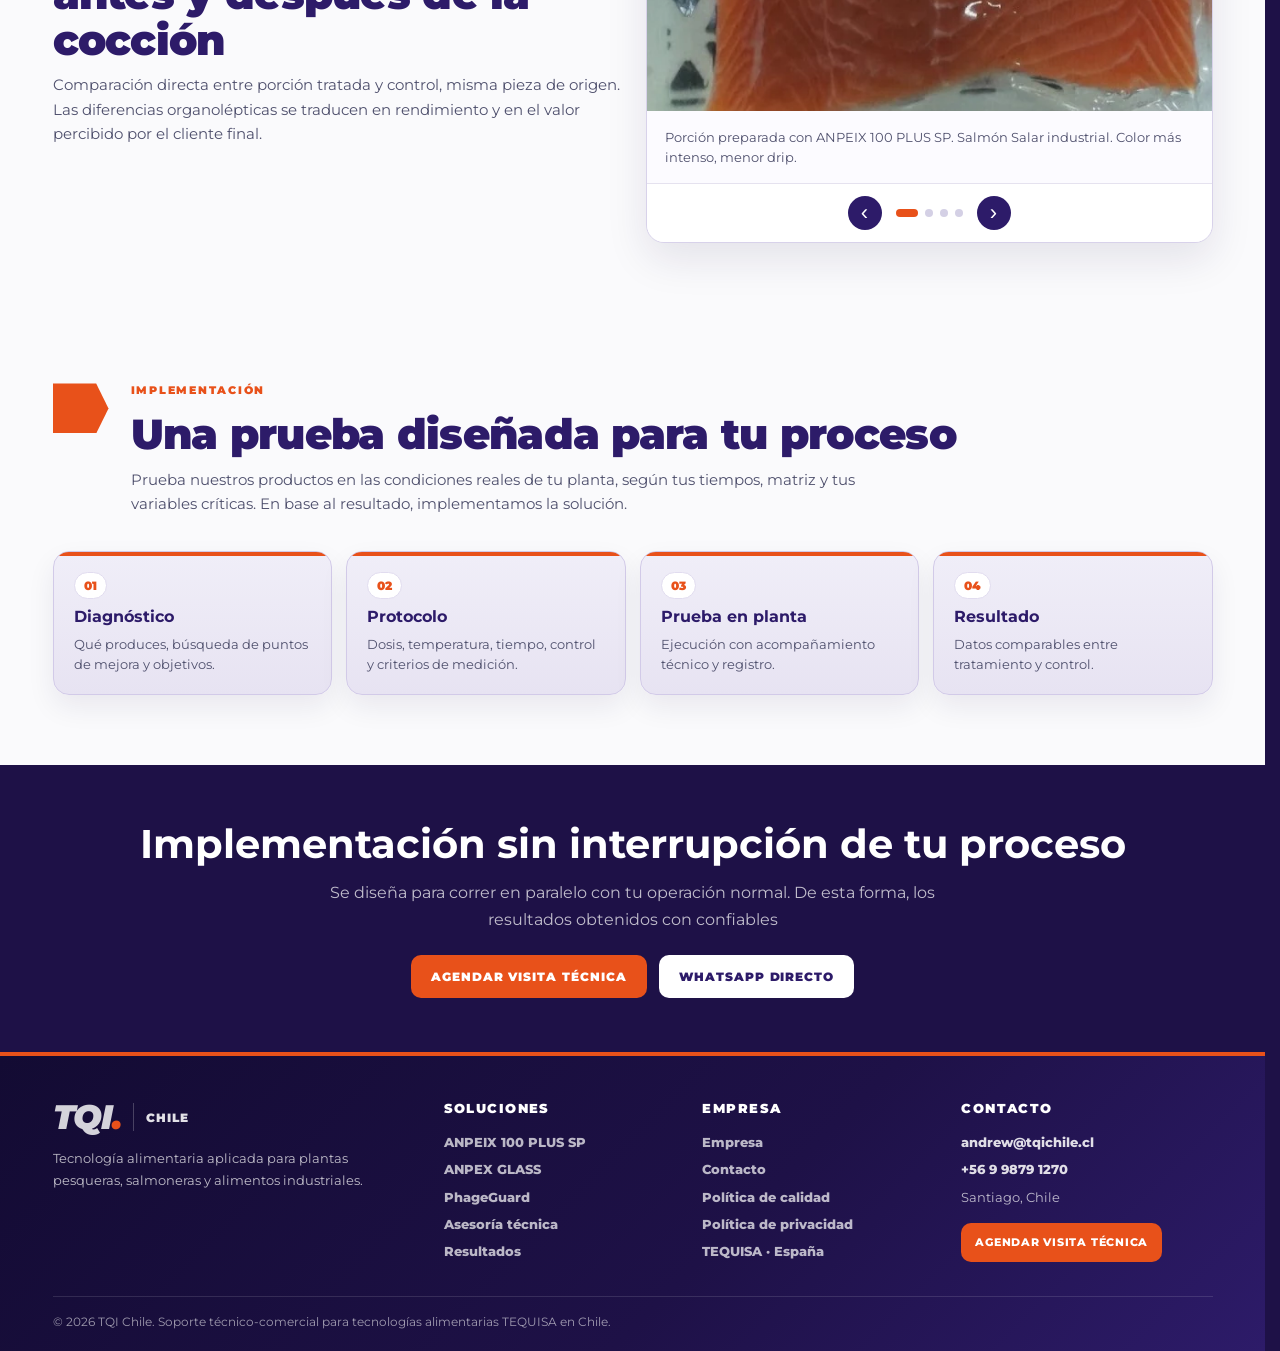
==== commit 57f32384: "optimizado" ====
--- a/index.html
+++ b/index.html
@@ -1,4 +1,4 @@
-<!DOCTYPE html><html lang="es"><head><meta charset="UTF-8"><meta name="viewport" content="width=device-width, initial-scale=1.0"><link rel="icon" type="image/svg+xml" href="assets/img/favicon.svg"><link rel="icon" type="image/png" sizes="32x32" href="assets/img/favicon-32.png"><link rel="icon" type="image/png" sizes="64x64" href="assets/img/favicon-64.png"><link rel="apple-touch-icon" sizes="180x180" href="assets/img/apple-touch-icon.png"><meta name="theme-color" content="#2D1B69"><title>TQI Chile — Tecnología alimentaria para plantas pesqueras y salmoneras</title><meta name="description" content="Soluciones TQI de TEQUISA, coadyuvantes tecnológicos, glaseo, mejora de rendimiento y control microbiológico con soporte técnico en plantas de proceso en Chile."><link rel="canonical" href="https://tqichile.cl/"><meta property="og:title" content="TQI Chile — Tecnología alimentaria para plantas pesqueras y salmoneras"><meta property="og:description" content="Soluciones TQI de TEQUISA, coadyuvantes tecnológicos, glaseo, mejora de rendimiento y control microbiológico con soporte técnico en plantas de proceso en Chile."><meta property="og:type" content="website"><meta property="og:url" content="https://tqichile.cl/"><meta property="og:image" content="https://tqichile.cl/assets/img/og-tqi-chile.png"><meta name="twitter:card" content="summary_large_image"><link rel="preconnect" href="https://fonts.googleapis.com"><link rel="preconnect" href="https://fonts.gstatic.com" crossorigin><link href="https://fonts.googleapis.com/css2?family=Montserrat:wght@400;500;600;700;800;900&display=swap" rel="stylesheet"><link rel="preload" as="style" href="https://fonts.googleapis.com/css2?family=Montserrat:wght@400;500;600;700;800;900&display=swap"><link rel="stylesheet" href="assets/css/styles.css"><style id="critical-flicker-fix">
+<!DOCTYPE html><html lang="es"><head><meta charset="UTF-8"><meta name="viewport" content="width=device-width, initial-scale=1.0"><link rel="icon" type="image/svg+xml" href="assets/img/favicon.svg"><link rel="icon" type="image/png" sizes="32x32" href="assets/img/favicon-32.png"><link rel="icon" type="image/png" sizes="64x64" href="assets/img/favicon-64.png"><link rel="apple-touch-icon" sizes="180x180" href="assets/img/apple-touch-icon.png"><meta name="theme-color" content="#2D1B69"><title>TQI Chile — Tecnología alimentaria para plantas pesqueras y salmoneras</title><meta name="description" content="Soluciones TQI de TEQUISA, coadyuvantes tecnológicos, glaseo, mejora de rendimiento y control microbiológico con soporte técnico en plantas de proceso en Chile."><link rel="canonical" href="https://tqichile.cl/"><meta property="og:title" content="TQI Chile — Tecnología alimentaria para plantas pesqueras y salmoneras"><meta property="og:description" content="Soluciones TQI de TEQUISA, coadyuvantes tecnológicos, glaseo, mejora de rendimiento y control microbiológico con soporte técnico en plantas de proceso en Chile."><meta property="og:type" content="website"><meta property="og:url" content="https://tqichile.cl/"><meta property="og:image" content="https://tqichile.cl/assets/img/og-tqi-chile.png"><meta name="twitter:card" content="summary_large_image"><link rel="preconnect" href="https://fonts.googleapis.com"><link rel="preconnect" href="https://fonts.gstatic.com" crossorigin><link href="https://fonts.googleapis.com/css2?family=Montserrat:wght@400;600;800&display=swap" rel="stylesheet"><link rel="stylesheet" href="assets/css/styles.css"><style id="critical-flicker-fix">
 html{background:#1E1147;color-scheme:light}
 body{background:#FAFAFC;margin:0}
 .topbar{position:fixed;top:0;left:0;right:0;z-index:1001;background:rgba(30,17,71,0.70);-webkit-backdrop-filter:saturate(180%) blur(14px);backdrop-filter:saturate(180%) blur(14px);height:34px}
@@ -28,8 +28,12 @@
 .credencial-inline strong{color:#1E1147}
 @media(max-width:720px){.split-enfoques{grid-template-columns:1fr}}
 </style><script type="application/ld+json">{"@context": "https://schema.org", "@type": "Organization", "name": "TQI Chile", "url": "https://tqichile.cl/", "email": "andrew@tqichile.cl", "areaServed": "CL", "description": "Soporte técnico local en Chile para coadyuvantes tecnológicos y soluciones de control microbiológico para plantas pesqueras y salmoneras.", "parentOrganization": {"@type": "Organization", "name": "TEQUISA - Técnicas Químicas Industriales S.A.", "url": "https://tequisa.com/"}}</script>
-<script type="application/ld+json">{"@context": "https://schema.org", "@type": "WebSite", "name": "TQI Chile", "url": "https://tqichile.cl/", "inLanguage": "es"}</script><link rel="preload" as="image" href="assets/img/hero-centolla.webp" type="image/webp">
-</head><body class="index-page">
+<script type="application/ld+json">{"@context": "https://schema.org", "@type": "WebSite", "name": "TQI Chile", "url": "https://tqichile.cl/", "inLanguage": "es"}</script><link rel="preload" as="image" href="assets/img/hero-seafood-tqi-mobile.webp" type="image/webp" media="(max-width: 720px)"><link rel="preload" as="image" href="assets/img/hero-seafood-tqi.webp" type="image/webp" media="(min-width: 721px)"></head><body class="index-page">
+<!-- Meta Pixel Code noscript -->
+<noscript><img height="1" width="1" style="display:none"
+src="https://www.facebook.com/tr?id=3374175949411724&ev=PageView&noscript=1"
+/></noscript>
+<!-- End Meta Pixel Code noscript -->
 <a class="skip-link" href="#contenido">Saltar al contenido</a>
 <div class="topbar"><div class="container"><span>Soporte local en Chile · Soluciones TEQUISA con implementación técnica en planta</span><a href="https://tequisa.com/" target="_blank" rel="noopener">TEQUISA · España</a></div></div>
 <header class="site-header">
@@ -56,10 +60,10 @@
 <!-- HERO -->
 <section class="hero hero-simple hero-seafood-bg">
   <div class="hero-dynamic-media" aria-hidden="true">
-    <img class="hero-slide is-active" src="assets/img/hero-seafood-tqi.webp" alt="" decoding="async" fetchpriority="high">
-    <img class="hero-slide" src="assets/img/hero-centolla.webp" alt="" decoding="async" loading="lazy">
-    <img class="hero-slide" src="assets/img/hero-langostinos.webp" alt="" decoding="async" loading="lazy">
-    <img class="hero-slide" src="assets/img/hero-salmon.webp" alt="" decoding="async" loading="lazy">
+    <img class="hero-slide is-active" src="assets/img/hero-seafood-tqi.webp" srcset="assets/img/hero-seafood-tqi-mobile.webp 960w, assets/img/hero-seafood-tqi.webp 1440w" sizes="100vw" alt="" decoding="async" fetchpriority="high">
+    <img class="hero-slide" data-src="assets/img/hero-centolla.webp" data-srcset="assets/img/hero-centolla-mobile.webp 960w, assets/img/hero-centolla.webp 1440w" sizes="100vw" alt="" decoding="async" loading="lazy">
+    <img class="hero-slide" data-src="assets/img/hero-langostinos.webp" data-srcset="assets/img/hero-langostinos-mobile.webp 960w, assets/img/hero-langostinos.webp 1440w" sizes="100vw" alt="" decoding="async" loading="lazy">
+    <img class="hero-slide" data-src="assets/img/hero-salmon.webp" data-srcset="assets/img/hero-salmon-mobile.webp 960w, assets/img/hero-salmon.webp 1440w" sizes="100vw" alt="" decoding="async" loading="lazy">
   </div>
   <div class="container"><div>
     <div class="kicker">Soporte técnico en planta — Chile</div>
@@ -126,7 +130,7 @@
       <figcaption>Porción tratada post cocción. El consumidor percibe un producto más jugoso, firme y con sabor más intenso.</figcaption>
     </figure>
     <figure class="carousel-slide">
-      <div class="carousel-image-frame"><img src="assets/img/anpeix-slide-08-salmon-vacpack.webp" alt="Porción de salmón envasado al vacío — control sin ANPEIX 100 PLUS SP" loading="lazy" style="object-position: center 12%;"></div>
+      <div class="carousel-image-frame"><img src="assets/img/anpeix-slide-08-salmon-vacpack.webp" alt="Porción de salmón envasado al vacío — control sin ANPEIX 100 PLUS SP" loading="lazy"></div>
       <figcaption>Porción control, mismo origen. Color menos intenso, drip mayor.</figcaption>
     </figure>
     <figure class="carousel-slide">
--- a/assets/css/styles.css
+++ b/assets/css/styles.css
@@ -354,6 +354,7 @@
 
 /* ── Split / Panel ── */
 .split { display: grid; grid-template-columns: 1fr 1fr; gap: 26px; align-items: start; }
+.phageguard-page .split { align-items: center; }
 .panel { background: #fff; border: 1px solid var(--line); border-radius: var(--radius); padding: 28px; }
 .panel.dark { background: var(--purple); color: #fff; border: 0; }
 .panel.dark p, .panel.dark li { color: rgba(255,255,255,.76); }
@@ -410,7 +411,7 @@
 .metric span { font-size: 11px; text-transform: uppercase; letter-spacing: .06em; color: var(--muted); font-weight: 800; line-height: 1.35; }
 .evidence { display: grid; grid-template-columns: repeat(3, 1fr); gap: 12px; margin-top: 18px; }
 .evidence .ev { background: var(--purple-soft); border-radius: 12px; padding: 15px; }
-.ev strong { font-size: 24px; color: var(--orange); display: block; }
+.ev strong { font-size: 17px; color: var(--orange); display: block; }
 .ev span   { font-size: 11px; line-height: 1.45; color: var(--muted); font-weight: 700; }
 
 /* ── Trust row ── */
@@ -527,9 +528,9 @@
   border: 1.5px solid #D8D2EA; border-radius: var(--radius); overflow: hidden;
   background: #F7F5FC; box-shadow: 0 16px 42px rgba(30,17,71,.10);
 }
-.carousel-track { position: relative; min-height: 302px; }
+.carousel-track { position: relative; min-height: 330px; }
 .carousel-slide { display: none; margin: 0; }
-.carousel-slide.is-active { display: grid; grid-template-rows: 230px auto; min-height: 302px; }
+.carousel-slide.is-active { display: grid; grid-template-rows: 260px auto; min-height: 330px; }
 .carousel-placeholder {
   display: grid; place-items: center; text-align: center; padding: 28px;
   border-bottom: 1px dashed #D4D0E5;
@@ -542,9 +543,9 @@
   min-height: 72px; padding: 16px 18px;
   color: var(--muted); font-size: 13px; line-height: 1.55;
   background: #FCFBFF; border-top: none;
-  outline: none; display: flex; align-items: flex-start; box-sizing: border-box;
-}
-.carousel-slide figcaption:focus { box-shadow: inset 0 0 0 2px rgba(232,81,26,.28); }
+  display: flex; align-items: flex-start; box-sizing: border-box;
+  user-select: none; cursor: default;
+}
 .carousel-controls {
   display: flex; align-items: center; justify-content: center;
   gap: 14px; padding: 12px 14px;
@@ -559,8 +560,11 @@
 .carousel-dots { display: flex; gap: 7px; align-items: center; }
 .carousel-dot { width: 8px; height: 8px; border: 0; border-radius: 999px; background: #D4D0E5; padding: 0; transition: width .2s ease, background .2s ease; }
 .carousel-dot.is-active { width: 22px; background: var(--orange); }
-.carousel-image-frame { width: 100%; height: 230px; min-height: 230px; overflow: hidden; background: #fff; }
+.carousel-image-frame { width: 100%; height: 260px; min-height: 260px; max-height: 260px; overflow: hidden; background: #fff; flex-shrink: 0; }
 .carousel-image-frame img { width: 100%; height: 100%; display: block; object-fit: cover; object-position: center center; }
+.carousel-image-frame img[src*="grafico"],
+.carousel-image-frame img[src*="chart"],
+.carousel-image-frame img[src*="graph"] { object-fit: contain; padding: 12px; }
 
 /* ── Products hero ── */
 .products-hero {
@@ -710,13 +714,7 @@
   .cmc-cell.cmc-phage  { background: rgba(22,120,90,.04); }
 }
 
-/* PhageGuard carrusel visual */
-.phage-visual-carousel { max-width: 620px; width: 100%; justify-self: end; }
-.phage-visual-carousel .carousel-track { min-height: 420px; }
-.phage-visual-carousel .carousel-slide.is-active { min-height: 420px; grid-template-rows: minmax(310px, 1fr) auto; }
-.phage-visual-carousel .carousel-btn { background: var(--pg-blue); }
-.phage-visual-carousel .carousel-btn:hover { background: var(--pg-green-dark); }
-.phage-visual-carousel .carousel-dot.is-active { background: var(--pg-green); }
+
 
 /* ── Asesoría ── */
 .timeline-section { background: #fff; }
@@ -873,13 +871,17 @@
 .result-copy p  { color: var(--muted); line-height: 1.65; max-width: 820px; }
 .result-metrics { display: grid; grid-template-columns: repeat(3, minmax(0, 1fr)); gap: 14px; margin-top: 24px; }
 .result-metrics div { background: #F1ECFA; border: 1px solid #DDD5F0; border-radius: 18px; padding: 15px 14px; min-width: 0; }
-.result-metrics strong { display: block; color: var(--orange); font-size: clamp(18px, 1.35vw, 24px); line-height: 1.08; font-weight: 900; margin-bottom: 8px; letter-spacing: -0.02em; }
+.result-metrics strong { display: block; color: var(--orange); font-size: clamp(14px, 1vw, 17px); line-height: 1.08; font-weight: 900; margin-bottom: 8px; letter-spacing: -0.02em; }
 .result-metrics span   { color: var(--muted); font-size: 12px; line-height: 1.35; font-weight: 700; }
 .result-media { width: 100%; justify-self: end; }
 .result-media .carousel-track, .result-media .carousel-slide.is-active { min-height: 390px; }
 .result-media .carousel-slide.is-active { grid-template-rows: 318px auto; }
 .result-media .carousel-image-frame { height: 318px; min-height: 318px; max-height: 318px; }
 .result-media .carousel-image-frame img { object-position: center 40%; }
+.result-media .carousel-placeholder { height: 318px; min-height: 318px; max-height: 318px; }
+.result-media .carousel-image-frame img[src*="grafico"],
+.result-media .carousel-image-frame img[src*="chart"],
+.result-media .carousel-image-frame img[src*="graph"] { object-fit: contain; object-position: center center; padding: 16px; }
 
 /* TEQUISA rep credential */
 .tequisa-rep { margin: 14px 0 16px; font-size: 13px; line-height: 1.55; color: var(--text-muted, #6B6480); border-left: 3px solid var(--orange, #E8511A); padding-left: 10px; }
@@ -982,7 +984,7 @@
   .local-support-card { grid-template-columns: 1fr; padding: 36px 28px; }
   .result-card { grid-template-columns: 1fr; }
   .result-media { justify-self: stretch; }
-  .phage-visual-carousel { max-width: 100%; justify-self: stretch; }
+
   html { scroll-padding-top: 90px; }
 }
 
@@ -1038,11 +1040,11 @@
   .result-media .carousel-track, .result-media .carousel-slide.is-active { min-height: 330px; }
   .result-media .carousel-slide.is-active { grid-template-rows: 258px auto; }
   .result-media .carousel-image-frame { height: 258px; min-height: 258px; max-height: 258px; }
+  .result-media .carousel-placeholder { height: 258px; min-height: 258px; max-height: 258px; }
   .index-visual-carousel .carousel-track, .index-visual-carousel .carousel-slide.is-active { min-height: 0; }
   .index-visual-carousel .carousel-slide.is-active { grid-template-rows: auto auto; }
   .index-visual-carousel .carousel-image-frame { height: 220px; min-height: 220px; max-height: 220px; }
-  .phage-visual-carousel .carousel-track, .phage-visual-carousel .carousel-slide.is-active { min-height: 340px; }
-  .phage-visual-carousel .carousel-slide.is-active { grid-template-rows: minmax(220px, 1fr) auto; }
+
   .comparison-table th, .comparison-table td { padding: 13px 14px; }
   .tqi-ml-form .ml-form-embedBody, .tqi-ml-form .ml-form-successBody { padding: 26px 20px 10px !important; }
   .tqi-ml-form .form-row { grid-template-columns: 1fr; gap: 0; }
